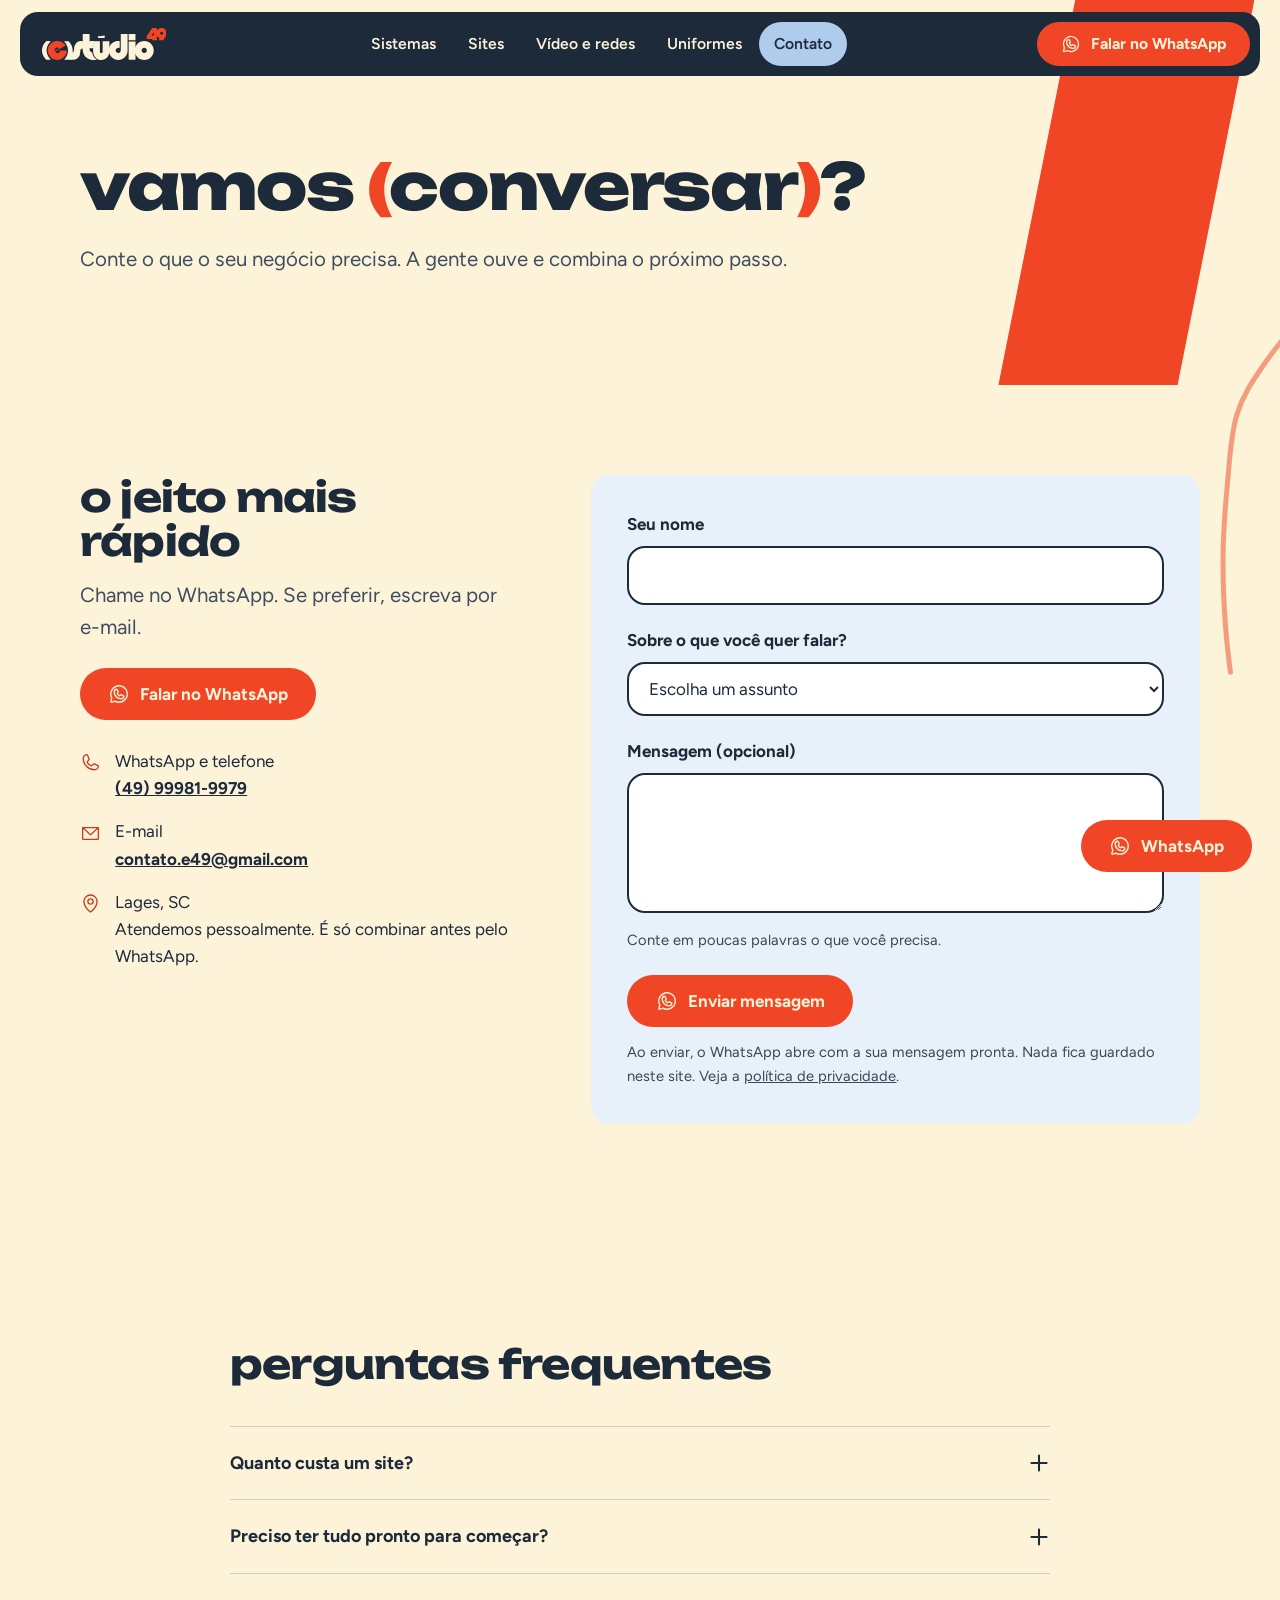
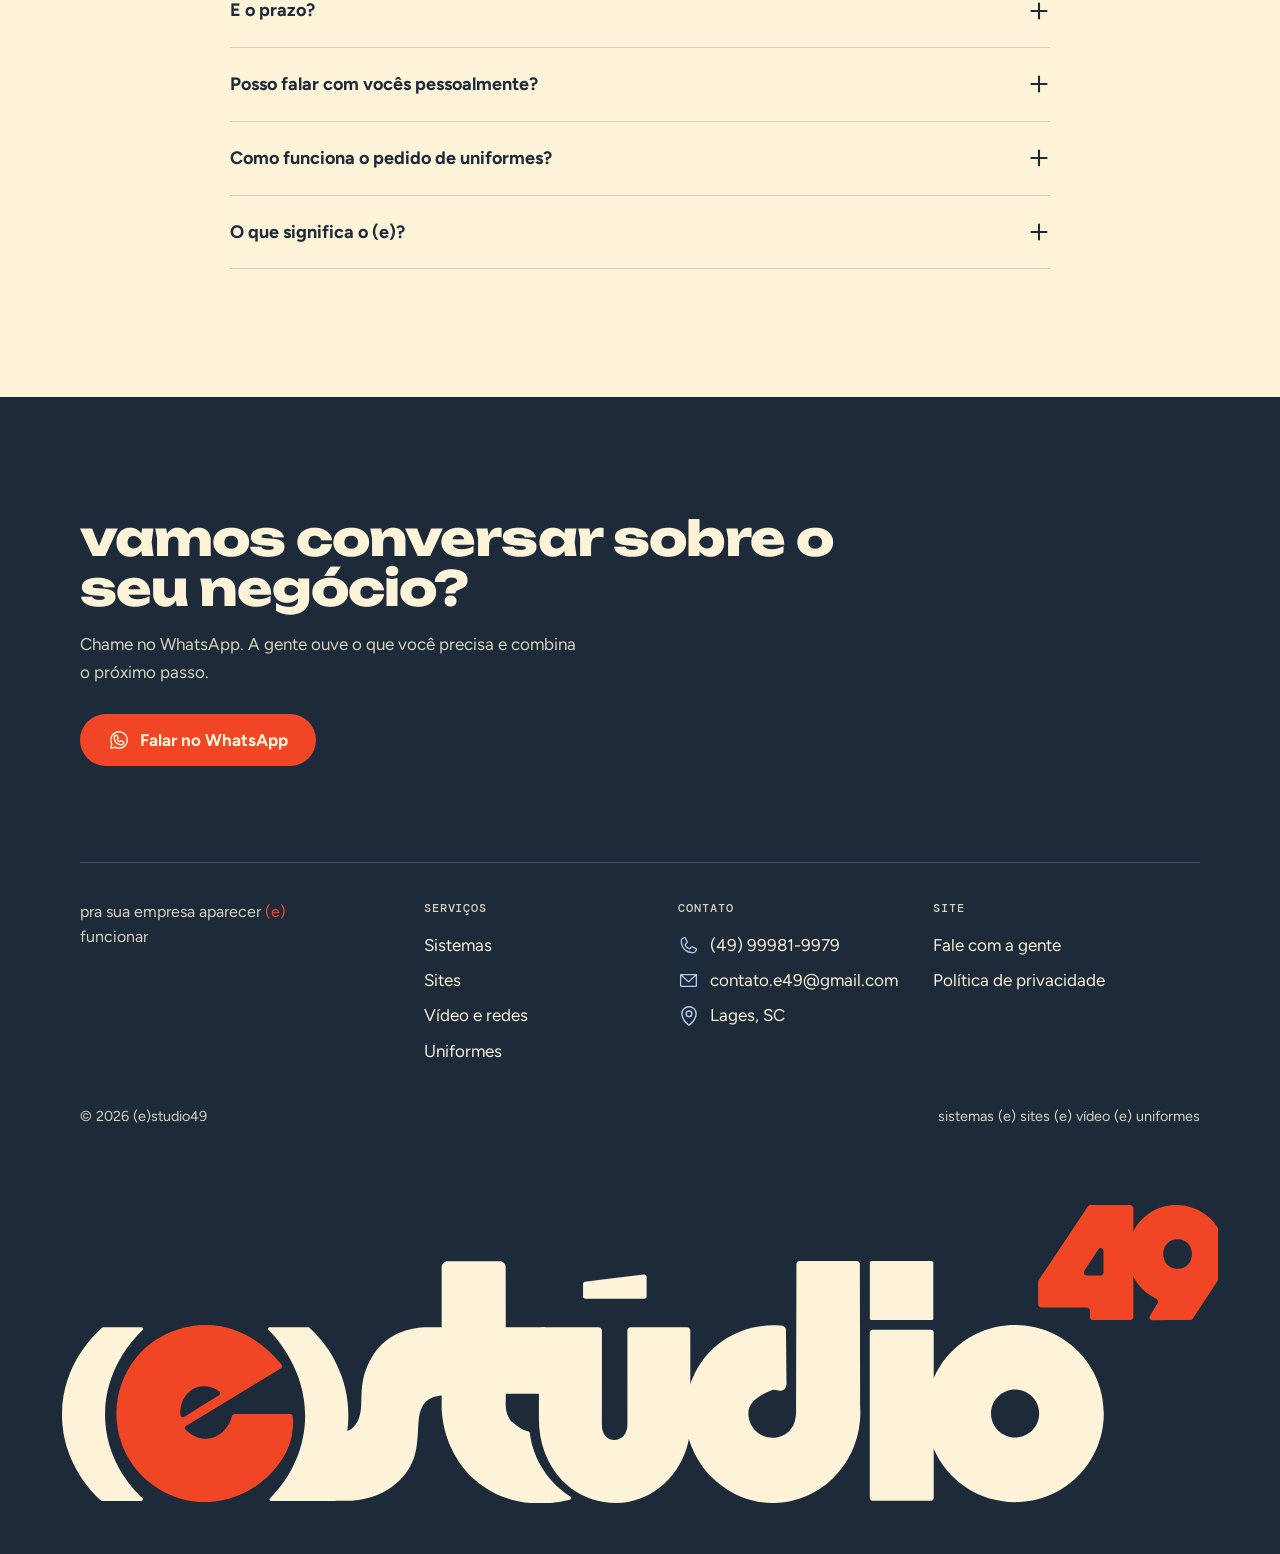
==== contato/index.html @ 9a8472fa "Atualiza o site de teste (2026-10-25 18:24) Co-Authored-By: Claude Sonnet 5.5 <noreply@anthropic.com" ====
<!doctype html>
<html lang="pt-BR">
<head>
<meta charset="utf-8">
<meta name="robots" content="noindex, nofollow">
<meta name="viewport" content="width=device-width, initial-scale=1">
<title>Fale com a (e)studio49 | WhatsApp, e-mail e Lages (SC)</title>
<meta name="description" content="Chame a (e)studio49 no WhatsApp (49) 99981-9979 ou por e-mail. Atendimento também em Lages (SC), combinando antes.">
<link rel="canonical" href="https://estudio49.com.br/contato/">
<meta name="theme-color" content="#1C2A3A">
<meta name="color-scheme" content="light">
<meta property="og:type" content="website">
<meta property="og:locale" content="pt_BR">
<meta property="og:site_name" content="(e)studio49">
<meta property="og:title" content="Fale com a (e)studio49 | WhatsApp, e-mail e Lages (SC)">
<meta property="og:description" content="Chame a (e)studio49 no WhatsApp (49) 99981-9979 ou por e-mail. Atendimento também em Lages (SC), combinando antes.">
<meta property="og:url" content="https://estudio49.com.br/contato/">
<meta property="og:image" content="https://estudio49.com.br/assets/og.png">
<meta property="og:image:width" content="1200">
<meta property="og:image:height" content="630">
<meta name="twitter:card" content="summary_large_image">
<link rel="icon" type="image/svg+xml" href="../assets/logo/e49-simbolo-etiqueta.svg">
<link rel="icon" type="image/png" href="../assets/e49-simbolo-etiqueta.png">
<link rel="apple-touch-icon" href="../assets/e49-simbolo-etiqueta.png">
<link rel="preload" href="../assets/fonts/unbounded-var.woff2" as="font" type="font/woff2" crossorigin>
<link rel="preload" href="../assets/fonts/figtree-var.woff2" as="font" type="font/woff2" crossorigin>
<link rel="stylesheet" href="../css/style.css">
<script>(function(){var d=document.documentElement;d.className+=' js';try{if(!matchMedia('(prefers-reduced-motion: reduce)').matches){if(sessionStorage.getItem('e49tr')){d.className+=' tr-cover'}else if(document.querySelector('meta[name=\"e49-home\"]')&&!sessionStorage.getItem('e49intro')){d.className+=' intro-cover'}}}catch(e){}})()</script>

</head>
<body>
<a class="skip" href="#main">Pular para o conteúdo</a>
<header class="header">
  <div class="hbar">
    <a class="logo" href="../" aria-label="(e)studio49, página inicial"><img src="../assets/logo/e49-horizontal-negativo.svg" alt="(e)studio49" width="124" height="32"></a>
    <nav class="nav" id="menu" aria-label="Principal">
      <ul class="nav-list">
        <li><a href="../sistemas/">Sistemas</a></li>
        <li><a href="../sites/">Sites</a></li>
        <li><a href="../video-e-fotos/">Vídeo e redes</a></li>
        <li><a href="../uniformes/">Uniformes</a></li>
        <li><a href="../contato/" aria-current="page">Contato</a></li>
      </ul>
      <a class="btn btn-main nav-cta" href="https://wa.me/5549999819979?text=Oi!%20Vim%20pelo%20site%20da%20(e)studio49%20e%20quero%20conversar%20sobre%20o%20meu%20neg%C3%B3cio." target="_blank" rel="noopener"><span class="ic ic-whatsapp" aria-hidden="true"></span>Falar no WhatsApp</a>
    </nav>
    <button class="menu-btn" type="button" aria-controls="menu" aria-expanded="false" aria-label="Abrir menu"><span class="ham" aria-hidden="true"><i></i><i></i></span></button>
  </div>
</header>
<div class="trail" aria-hidden="true"><svg xmlns="http://www.w3.org/2000/svg"><path class="t-line" d="M0 0"/></svg></div>
<main id="main">
<section class="page-hero">
  <div class="slash" aria-hidden="true"></div>
  <div class="wrap">
    <h1>vamos <span class="par">(</span>conversar<span class="par">)</span>?</h1>
    <p class="lead">Conte o que o seu negócio precisa. A gente ouve e combina o próximo passo.</p>
  </div>
</section>

<section class="sec-tight">
  <div class="wrap contact">
    <div class="rv">
      <h2 class="h-1">o jeito mais rápido</h2>
      <p class="lead" style="margin-top:16px">Chame no WhatsApp. Se preferir, escreva por e-mail.</p>
      <p style="margin-top:24px"><a class="btn btn-main" href="https://wa.me/5549999819979?text=Oi!%20Vim%20pelo%20site%20da%20(e)studio49%20e%20quero%20conversar%20sobre%20o%20meu%20neg%C3%B3cio." target="_blank" rel="noopener"><span class="ic ic-whatsapp" aria-hidden="true"></span>Falar no WhatsApp</a></p>
      <ul class="ct-list">
        <li><span class="ic ic-phone" aria-hidden="true"></span><span>WhatsApp e telefone<br><a href="https://wa.me/5549999819979?text=Oi!%20Vim%20pelo%20site%20da%20(e)studio49%20e%20quero%20conversar%20sobre%20o%20meu%20neg%C3%B3cio." target="_blank" rel="noopener">(49) 99981-9979</a></span></li>
        <li><span class="ic ic-mail" aria-hidden="true"></span><span>E-mail<br><a href="mailto:contato.e49@gmail.com">contato.e49@gmail.com</a></span></li>
        <li><span class="ic ic-pin" aria-hidden="true"></span><span>Lages, SC<br>Atendemos pessoalmente. É só combinar antes pelo WhatsApp.</span></li>
      </ul>
    </div>
    <form class="form rv" id="contact-form" novalidate>
      <div class="fld">
        <label for="nome">Seu nome</label>
        <input id="nome" name="nome" type="text" autocomplete="name" required>
        <p class="err" role="alert">Escreva o seu nome para a gente saber com quem está falando.</p>
      </div>
      <div class="fld">
        <label for="assunto">Sobre o que você quer falar?</label>
        <select id="assunto" name="assunto" required>
          <option value="">Escolha um assunto</option>
          <option>Sistemas</option>
          <option>Sites</option>
          <option>Vídeo, fotos e Instagram</option>
          <option>Uniformes</option>
          <option>Outro assunto</option>
        </select>
        <p class="err" role="alert">Escolha um assunto para a conversa começar certa.</p>
      </div>
      <div class="fld">
        <label for="mensagem">Mensagem (opcional)</label>
        <textarea id="mensagem" name="mensagem"></textarea>
        <p class="hint">Conte em poucas palavras o que você precisa.</p>
      </div>
      <div>
        <button class="btn btn-main" type="submit"><span class="ic ic-whatsapp" aria-hidden="true"></span>Enviar mensagem</button>
        <p class="hint" style="margin-top:14px">Ao enviar, o WhatsApp abre com a sua mensagem pronta. Nada fica guardado neste site. Veja a <a href="../privacidade/">política de privacidade</a>.</p>
      </div>
    </form>
  </div>
</section>

<section class="sec">
  <div class="wrap">
    <div class="faq rv">
      <h2 class="h-1">perguntas frequentes</h2>
      <details>
        <summary>Quanto custa um site?<span class="ic ic-plus" aria-hidden="true"></span></summary>
        <div class="ans"><p>A partir de R$ 800. Cada caso é um caso: a gente entende o que você precisa e passa o valor fechado. O pagamento é em duas etapas, 50% na aprovação do briefing e 50% na entrega.</p></div>
      </details>
      <details>
        <summary>Preciso ter tudo pronto para começar?<span class="ic ic-plus" aria-hidden="true"></span></summary>
        <div class="ans"><p>Não. Você chama no WhatsApp, conta o que a empresa faz e a gente organiza junto o que falta para o projeto andar.</p></div>
      </details>
      <details>
        <summary>E o prazo?<span class="ic ic-plus" aria-hidden="true"></span></summary>
        <div class="ans"><p>O prazo é combinado com você antes de começar, de acordo com o que será feito.</p></div>
      </details>
      <details>
        <summary>Posso falar com vocês pessoalmente?<span class="ic ic-plus" aria-hidden="true"></span></summary>
        <div class="ans"><p>Pode. Atendemos pelo WhatsApp e também em Lages (SC). É só combinar antes pelo WhatsApp.</p></div>
      </details>
      <details>
        <summary>Como funciona o pedido de uniformes?<span class="ic ic-plus" aria-hidden="true"></span></summary>
        <div class="ans"><p>O pedido começa em 7 peças. Na <a href="../uniformes/">página de uniformes</a> você monta o pedido, vê o valor na hora e finaliza pelo WhatsApp. O pagamento é com sinal de 50% ou em até 3x sem juros.</p></div>
      </details>
      <details>
        <summary>O que significa o (e)?<span class="ic ic-plus" aria-hidden="true"></span></summary>
        <div class="ans"><p>É o que liga tudo: sistemas (e) sites (e) vídeo (e) redes (e) uniformes (e) o que o seu negócio precisar.</p></div>
      </details>
    </div>
  </div>
</section>
</main>
<footer class="footer band">
  <div class="wrap">
    <div class="foot-cta">
      <h2>vamos conversar sobre o seu negócio?</h2>
      <p>Chame no WhatsApp. A gente ouve o que você precisa e combina o próximo passo.</p>
      <a class="btn btn-main" href="https://wa.me/5549999819979?text=Oi!%20Vim%20pelo%20site%20da%20(e)studio49%20e%20quero%20conversar%20sobre%20o%20meu%20neg%C3%B3cio." target="_blank" rel="noopener"><span class="ic ic-whatsapp" aria-hidden="true"></span>Falar no WhatsApp</a>
    </div>
    <div class="foot-grid">
      <div>
        <p class="sig">pra sua empresa aparecer <span class="par">(e)</span> funcionar</p>
      </div>
      <div>
        <h3>serviços</h3>
        <ul>
          <li><a href="../sistemas/">Sistemas</a></li>
          <li><a href="../sites/">Sites</a></li>
          <li><a href="../video-e-fotos/">Vídeo e redes</a></li>
          <li><a href="../uniformes/">Uniformes</a></li>
        </ul>
      </div>
      <div>
        <h3>contato</h3>
        <ul class="foot-ct">
          <li><span class="ic ic-phone" aria-hidden="true"></span><a href="https://wa.me/5549999819979?text=Oi!%20Vim%20pelo%20site%20da%20(e)studio49%20e%20quero%20conversar%20sobre%20o%20meu%20neg%C3%B3cio." target="_blank" rel="noopener">(49) 99981-9979</a></li>
          <li><span class="ic ic-mail" aria-hidden="true"></span><a href="mailto:contato.e49@gmail.com">contato.e49@gmail.com</a></li>
          <li><span class="ic ic-pin" aria-hidden="true"></span><span>Lages, SC</span></li>
        </ul>
      </div>
      <div>
        <h3>site</h3>
        <ul>
          <li><a href="../contato/">Fale com a gente</a></li>
          <li><a href="../privacidade/">Política de privacidade</a></li>
        </ul>
      </div>
    </div>
    <div class="foot-end">
      <span>&copy; 2026 (e)studio49</span>
      <span>sistemas (e) sites (e) vídeo (e) uniformes</span>
    </div>
  </div>
  <div class="foot-logo" aria-hidden="true"><div class="crop"><img src="../assets/logo/e49-horizontal-negativo.svg" alt="" width="1480" height="382"></div></div>
</footer>
<a class="btn btn-main fab" href="https://wa.me/5549999819979?text=Oi!%20Vim%20pelo%20site%20da%20(e)studio49%20e%20quero%20conversar%20sobre%20o%20meu%20neg%C3%B3cio." target="_blank" rel="noopener" aria-label="Falar no WhatsApp"><span class="ic ic-whatsapp" aria-hidden="true"></span>WhatsApp</a>
<script src="../js/edits.js"></script>
<script src="../js/fx.js" defer></script>
<script src="../js/main.js" defer></script>
</body>
</html>
---- css/style.css ----
/* (e)studio49 - site institucional. Fonte da verdade: context/brandbook-e49.md.
   Formas: botões e tags em pílula; cartões, campos e painéis com raio 18px. Uma regra só, em todo o site. */

@font-face { font-family: "Unbounded"; font-style: normal; font-weight: 600 800; font-display: swap; src: url("../assets/fonts/unbounded-var.woff2") format("woff2"); }
@font-face { font-family: "Figtree"; font-style: normal; font-weight: 400 700; font-display: swap; src: url("../assets/fonts/figtree-var.woff2") format("woff2"); }
@font-face { font-family: "DM Mono"; font-style: normal; font-weight: 400; font-display: swap; src: url("../assets/fonts/dmmono-400.woff2") format("woff2"); }
@font-face { font-family: "DM Mono"; font-style: normal; font-weight: 500; font-display: swap; src: url("../assets/fonts/dmmono-500.woff2") format("woff2"); }

:root {
  --e49-nata: #FCF3D9;
  --e49-brasa: #F14625;
  --e49-brasa-escura: #C93A1B;
  --e49-serra: #1C2A3A;
  --e49-serra-profunda: #151E2A;
  --e49-geada: #AFCCED;
  --e49-geada-clara: #E8F0FA;
  --e49-titulo: "Unbounded", "Arial Black", sans-serif;
  --e49-texto: "Figtree", "Segoe UI", sans-serif;
  --e49-apoio: "DM Mono", ui-monospace, monospace;
  --e49-raio: 18px;
  --e49-raio-pill: 999px;

  --bg: var(--e49-nata);
  --fg: var(--e49-serra);
  --muted: #3E4E60;
  --line: rgba(28, 42, 58, .18);
  --surface: var(--e49-geada-clara);
  --link: var(--e49-brasa-escura);
  --on-band-muted: #D9D3BE;

  --header-h: 76px;
  --maxw: 1200px;
  --gutter: clamp(20px, 4vw, 40px);
  --ease: cubic-bezier(.16, 1, .3, 1);
  --spring: cubic-bezier(.34, 1.56, .64, 1);
}

*, *::before, *::after { box-sizing: border-box; }
html { -webkit-text-size-adjust: 100%; scroll-behavior: smooth; scroll-padding-top: calc(var(--header-h) + 16px); color-scheme: light; }
html.menu-open { overflow: hidden; }
body { margin: 0; background: var(--bg); color: var(--fg); font-family: var(--e49-texto); font-size: 1.0625rem; line-height: 1.6; -webkit-font-smoothing: antialiased; text-rendering: optimizeLegibility; overflow-x: clip; }
img, svg { display: block; max-width: 100%; }
a { color: inherit; }
p { margin: 0 0 1em; }
h1, h2, h3 { margin: 0; font-family: var(--e49-titulo); text-transform: lowercase; letter-spacing: -.02em; }
ul { margin: 0; padding: 0; list-style: none; }
:focus-visible { outline: 3px solid var(--fg); outline-offset: 3px; border-radius: 6px; }
.band :focus-visible, .header :focus-visible { outline-color: var(--e49-nata); }
.skip { position: absolute; left: -999px; top: 8px; z-index: 80; background: var(--e49-nata); color: var(--e49-serra); padding: 10px 16px; border-radius: var(--e49-raio-pill); }
.skip:focus { left: 8px; }
.wrap { width: 100%; max-width: var(--maxw); margin-inline: auto; padding-inline: var(--gutter); }
.sr { position: absolute; width: 1px; height: 1px; overflow: hidden; clip: rect(0 0 0 0); white-space: nowrap; }

/* ícones (Phosphor) colorizados por currentColor */
.ic { display: inline-block; width: 1.25em; height: 1.25em; background: currentColor; -webkit-mask: var(--i) center / contain no-repeat; mask: var(--i) center / contain no-repeat; flex: none; }
.ic-whatsapp { --i: url("../assets/icons/whatsapp.svg"); }
.ic-arrow { --i: url("../assets/icons/arrow.svg"); }
.ic-check { --i: url("../assets/icons/check.svg"); }
.ic-plus { --i: url("../assets/icons/plus.svg"); }
.ic-minus { --i: url("../assets/icons/minus.svg"); }
.ic-mail { --i: url("../assets/icons/mail.svg"); }
.ic-pin { --i: url("../assets/icons/pin.svg"); }
.ic-phone { --i: url("../assets/icons/phone.svg"); }
.ic-play { --i: url("../assets/icons/play.svg"); }
.ic-instagram { --i: url("../assets/icons/instagram.svg"); }

/* botões: etiqueta em pílula, com o texto girando no hover */
.btn { display: inline-flex; align-items: center; justify-content: center; gap: .6em; white-space: nowrap; min-height: 52px; padding: 0 26px; border-radius: var(--e49-raio-pill); border: 2px solid transparent; font-family: var(--e49-texto); font-weight: 700; font-size: 1.0625rem; text-decoration: none; cursor: pointer; transition: transform .3s var(--ease), background-color .25s, color .25s, border-color .25s; }
.btn:active { transform: translateY(1px) scale(.97); }
.btn .ic { width: 1.3em; height: 1.3em; }
.btn .bt { position: relative; display: inline-block; overflow: hidden; height: 1.3em; line-height: 1.3; }
.btn .bt > span { display: block; transition: transform .5s var(--ease); }
.btn .bt > span + span { position: absolute; left: 0; top: 100%; }
.btn:hover .bt > span { transform: translateY(-100%); }
.btn-main { background: var(--e49-brasa); color: var(--e49-nata); }
.btn-main:hover { background: var(--e49-brasa-escura); }
.btn-ghost { border-color: currentColor; background: transparent; color: inherit; }
.btn-ghost:hover { background: var(--fg); color: var(--bg); border-color: var(--fg); }
.band .btn-ghost:hover { background: var(--e49-nata); color: var(--e49-serra); border-color: var(--e49-nata); }

.tag { display: inline-block; font-family: var(--e49-apoio); font-weight: 500; font-size: .75rem; letter-spacing: .08em; text-transform: uppercase; padding: 6px 12px; border-radius: var(--e49-raio-pill); border: 1px solid currentColor; }
.par { color: var(--e49-brasa); font-style: normal; }
.hl { color: var(--e49-brasa); }
.page-hero .hl { color: var(--e49-brasa-escura); }

/* menu flutuante em Serra */
.header { position: fixed; top: 12px; left: 12px; right: 12px; z-index: 60; transition: transform .55s var(--ease); }
.header.is-hidden { transform: translateY(calc(-100% - 90px)); }
html.menu-open .header { transform: none; }
.hbar { position: relative; max-width: 1240px; margin-inline: auto; height: 64px; display: grid; grid-template-columns: auto 1fr auto; align-items: center; gap: 16px; padding: 0 10px 0 22px; background: var(--e49-serra); color: var(--e49-nata); border-radius: var(--e49-raio); }
.logo { display: block; flex: none; position: relative; z-index: 3; }
.logo img { height: 32px; width: auto; }
.nav { display: contents; }
.nav-list { display: flex; justify-content: center; gap: 2px; }
.nav-list a { display: block; text-decoration: none; font-weight: 600; font-size: .98rem; padding: 9px 15px; border-radius: var(--e49-raio-pill); white-space: nowrap; transition: background-color .25s, color .25s; }
.nav-list a:hover { background: rgba(252, 243, 217, .12); }
.nav-list a[aria-current="page"] { background: var(--e49-geada); color: var(--e49-serra); }
.nav-cta { min-height: 44px; padding: 0 22px; font-size: .98rem; }
.menu-btn { display: none; position: relative; z-index: 3; width: 52px; height: 52px; border: 0; background: none; color: inherit; border-radius: var(--e49-raio-pill); cursor: pointer; align-items: center; justify-content: center; }
.ham { display: grid; gap: 8px; width: 32px; }
.ham i { display: block; height: 2px; background: currentColor; transition: transform .45s var(--ease); }
html.menu-open .ham i:first-child { transform: translateY(5px) rotate(45deg); }
html.menu-open .ham i:last-child { transform: translateY(-5px) rotate(-45deg); }

@media (max-width: 1099px) {
  .hbar { grid-template-columns: 1fr auto; }
  .menu-btn { display: inline-flex; }
  .nav { display: flex; position: fixed; inset: 0; z-index: 2; flex-direction: column; justify-content: center; gap: 28px; padding: 96px var(--gutter) 40px; background: var(--e49-serra); clip-path: inset(0 0 100% 0); visibility: hidden; transition: clip-path .7s var(--ease), visibility 0s .7s; }
  html.menu-open .nav { clip-path: inset(0); visibility: visible; transition-delay: 0s; }
  .nav-list { flex-direction: column; gap: 6px; justify-content: flex-start; }
  .nav-list a { font-family: var(--e49-titulo); text-transform: lowercase; font-weight: 700; font-size: clamp(1.8rem, 8vw, 2.6rem); letter-spacing: -.03em; padding: 6px 0; border-radius: 0; opacity: 0; transform: translateY(24px); transition: opacity .5s, transform .6s var(--ease), color .25s; }
  .nav-list a:hover { background: none; color: var(--e49-brasa); }
  .nav-list a[aria-current="page"] { background: none; color: var(--e49-geada); }
  html.menu-open .nav-list a { opacity: 1; transform: none; }
  html.menu-open .nav-list li:nth-child(1) a { transition-delay: .15s; }
  html.menu-open .nav-list li:nth-child(2) a { transition-delay: .2s; }
  html.menu-open .nav-list li:nth-child(3) a { transition-delay: .25s; }
  html.menu-open .nav-list li:nth-child(4) a { transition-delay: .3s; }
  html.menu-open .nav-list li:nth-child(5) a { transition-delay: .35s; }
  .nav-cta { align-self: flex-start; min-height: 52px; padding: 0 26px; font-size: 1.0625rem; }
}

/* botão fixo de WhatsApp */
.fab { position: fixed; right: clamp(14px, 3vw, 28px); bottom: clamp(14px, 3vw, 28px); z-index: 40; transition: opacity .3s, translate .4s var(--ease), transform .3s var(--ease), background-color .25s; }
.fab.is-off { opacity: 0; translate: 0 24px; pointer-events: none; }

/* seções */
.band { background: var(--e49-serra); color: var(--e49-nata); }
.sec { padding-block: clamp(72px, 10vw, 140px); }
.sec-tight { padding-block: clamp(56px, 7vw, 96px); }
.lead { font-size: clamp(1.125rem, 1.6vw, 1.3125rem); max-width: 56ch; color: var(--muted); }
.h-1 { font-size: clamp(1.75rem, 3.4vw, 2.5rem); line-height: 1.1; font-weight: 700; }
.h-2 { font-size: clamp(1.25rem, 2vw, 1.5rem); line-height: 1.2; font-weight: 600; }
.sec-head { max-width: 760px; margin-bottom: clamp(32px, 5vw, 56px); }
.sec-head p { margin: 16px 0 0; }

/* hero */
.hero { position: relative; overflow: hidden; padding: calc(var(--header-h) + clamp(28px, 5vw, 64px)) 0 clamp(40px, 5vw, 72px); }
.hero .wrap { position: relative; display: grid; grid-template-columns: repeat(12, 1fr); column-gap: 24px; row-gap: 28px; align-items: center; }
.hero h1 { grid-column: 1 / span 6; grid-row: 1; align-self: end; font-size: clamp(2.1rem, 3.5vw, 3.05rem); line-height: 1.04; font-weight: 800; }
.hero h1 .l { display: block; }
.hero-body { grid-column: 1 / span 6; grid-row: 2; align-self: start; }
.hero-body p { font-size: clamp(1.125rem, 1.5vw, 1.25rem); color: var(--muted); max-width: 40ch; margin-bottom: 28px; }
.cta-row { display: flex; flex-wrap: wrap; gap: 12px; }
.hero .stage { grid-column: 7 / span 6; grid-row: 1 / span 2; margin-right: 0; padding-bottom: 6%; }
/* hero: o estúdio no centro e as soluções em volta */
.orbit { position: relative; width: min(100%, 540px); aspect-ratio: 1; margin-inline: auto; --px: 0; --py: 0; }
.orbit::before, .orbit::after { content: ""; position: absolute; border-radius: 50%; border: 2px solid var(--fg); }
.orbit::before { inset: 6%; opacity: .12; }
.orbit::after { inset: 22%; opacity: .22; border-style: dashed; animation: spin 80s linear infinite; }
@keyframes spin { to { transform: rotate(360deg); } }
.o-core { position: absolute; left: 50%; top: 50%; width: 34%; rotate: -6deg; translate: calc(-50% + var(--px) * -10px) calc(-50% + var(--py) * -8px); transition: translate .6s var(--ease); z-index: 1; }
.o-core img { width: 100%; height: auto; border-radius: 22%; }
.o-pill { position: absolute; z-index: 2; display: inline-flex; align-items: center; padding: .62em 1.3em; border-radius: var(--e49-raio-pill); font-family: var(--e49-titulo); font-weight: 700; font-size: clamp(.95rem, 1.45vw, 1.2rem); letter-spacing: -.02em; text-transform: lowercase; text-decoration: none; white-space: nowrap; rotate: var(--rot, 0deg); translate: calc(var(--px) * var(--mx, 12) * 1px) calc(var(--py) * var(--my, 10) * 1px); transition: translate .6s var(--ease), scale .35s var(--ease), background-color .25s, color .25s; animation: float var(--dur, 7s) ease-in-out infinite alternate; }
.o-pill:hover { scale: 1.07; }
@keyframes float { from { transform: translateY(-6px); } to { transform: translateY(9px); } }
.o-1 { left: 1%; top: 20%; background: var(--e49-serra); color: var(--e49-nata); --rot: -7deg; --dur: 7s; --mx: -14; font-size: clamp(1.1rem, 1.9vw, 1.5rem); }
.o-2 { right: 0; top: 12%; background: var(--e49-brasa-escura); color: var(--e49-nata); --rot: 6deg; --dur: 8s; --my: 16; }
.o-3 { left: -2%; top: 62%; background: var(--e49-geada); color: var(--e49-serra); --rot: 5deg; --dur: 6.5s; --mx: -18; }
.o-4 { right: 3%; top: 57%; background: var(--e49-nata); color: var(--e49-serra); border: 2px solid var(--e49-serra); --rot: -5deg; --dur: 7.5s; --my: -14; }
.o-5 { left: 31%; top: 85%; background: var(--e49-geada-clara); color: var(--e49-serra); border: 2px solid var(--e49-serra); --rot: 3deg; --dur: 9s; }
.hero .orbit { grid-column: 7 / span 6; grid-row: 1 / span 2; }
@media (max-width: 899px) { .hero .orbit { grid-column: 1; grid-row: auto; margin: 28px auto 8px; } }
@media (prefers-reduced-motion: reduce) { .orbit::after, .o-pill { animation: none; } }
.slash { position: absolute; z-index: 0; background: var(--e49-brasa); clip-path: polygon(30% 0, 100% 0, 70% 100%, 0 100%); pointer-events: none; }
.hero .slash { right: 3%; top: 0; width: 20%; height: 100%; }
.hero .wrap > * { position: relative; z-index: 1; }
@media (max-width: 899px) {
  .hero .wrap { grid-template-columns: 1fr; }
  .hero h1, .hero-body, .hero .stage { grid-column: 1; grid-row: auto; }
  .hero .stage { margin: 28px 0 9%; }
  .hero .slash { width: 34%; right: -4%; top: auto; bottom: 0; height: 52%; }
}

/* aparelhos: molduras em CSS, telas em JPEG */
.stage { position: relative; width: 100%; max-width: 760px; margin-inline: auto; --px: 0; --py: 0; }
.mac { position: relative; transition: transform .6s var(--ease); transform: translate3d(calc(var(--px) * -9px), calc(var(--py) * -7px), 0); }
.mac-lid { position: relative; background: #0b0c0f; border-radius: 2.4% 2.4% .5% .5% / 3.8% 3.8% .9% .9%; padding: 1.8% 1.8% 2.2%; }
.mac-lid::before { content: ""; position: absolute; top: .85%; left: 50%; width: 1%; aspect-ratio: 1; transform: translateX(-50%); border-radius: 50%; background: #1b1d23; }
.mac-screen { position: relative; aspect-ratio: 16 / 10; overflow: hidden; border-radius: .6% / 1%; background: #fff; }
.mac-base { position: relative; width: 112%; margin-left: -6%; aspect-ratio: 112 / 3.2; background: linear-gradient(180deg, #f1f2f5 0%, #cfd2d8 40%, #9da1aa 100%); border-radius: 0 0 4% 4% / 0 0 100% 100%; }
.mac-base::before { content: ""; position: absolute; left: 50%; top: 0; width: 16%; height: 42%; transform: translateX(-50%); background: linear-gradient(180deg, #aeb2ba, #c8cbd2); border-radius: 0 0 999px 999px / 0 0 100% 100%; }
.phone-wrap { position: absolute; right: 0; bottom: -3%; width: 24%; transition: transform .6s var(--ease); transform: translate3d(calc(var(--px) * 15px), calc(var(--py) * 11px), 0); }
.phone { position: relative; aspect-ratio: 9 / 19; background: #0b0c0f; border-radius: 15% / 7%; padding: 3.4%; }
.phone-screen { position: relative; width: 100%; height: 100%; overflow: hidden; border-radius: 12% / 5.5%; background: #fff; }
.phone-screen::before { content: ""; position: absolute; z-index: 2; top: 2.2%; left: 50%; width: 30%; height: 3%; transform: translateX(-50%); border-radius: 99px; background: #0b0c0f; }
.screen { position: absolute; inset: 0; opacity: 0; transition: opacity .7s ease; }
.screen.on { opacity: 1; }
.shot { display: block; width: 100%; height: auto; will-change: transform; }
.phone .shot { --shift: .61; }
.screen.on .shot { animation: browse 26s ease-in-out infinite alternate; }
.phone .screen.on .shot { animation-duration: 30s; animation-delay: -6s; }
.is-paused .shot { animation-play-state: paused !important; }
@keyframes browse { 0%, 10% { transform: translateY(0); } 90%, 100% { transform: translateY(calc(var(--shift) * -100%)); } }
.shot-static { display: block; width: 100%; height: auto; transform: translateY(calc(var(--off, 0) * -1%)); }
.chip { position: absolute; z-index: 3; padding: 9px 16px; border-radius: var(--e49-raio-pill); background: var(--e49-geada); color: var(--e49-serra); font-weight: 700; font-size: .92rem; white-space: nowrap; transition: transform .6s var(--ease); }
.chip.c1 { left: 3%; top: -5%; transform: translate3d(calc(var(--px) * 20px), calc(var(--py) * 14px), 0); }
.chip.c2 { left: 6%; bottom: 8%; transform: translate3d(calc(var(--px) * 26px), calc(var(--py) * 18px), 0); }
.chip.c3 { right: 24%; top: -5%; background: var(--e49-serra); color: var(--e49-nata); transform: translate3d(calc(var(--px) * 14px), calc(var(--py) * 20px), 0); }
@media (max-width: 899px) {
  .chip { font-size: .8rem; padding: 7px 12px; }
  .chip.c3 { display: none; }
  .phone-wrap { right: 0; bottom: -2%; width: 26%; }
}

/* texto grande com adesivos */
.statement { padding-block: clamp(72px, 10vw, 150px) clamp(48px, 6vw, 90px); }
.display { font-size: clamp(2.4rem, 7.2vw, 6.4rem); line-height: .98; letter-spacing: -.05em; font-weight: 800; text-transform: lowercase; }
.display .row { display: flex; flex-wrap: wrap; align-items: center; column-gap: .22em; }
.display .wd { display: inline-block; overflow: hidden; padding-bottom: .14em; margin-bottom: -.14em; }
.display .wd > span { display: inline-block; }
.display .hl { color: var(--e49-brasa); }
.stk { display: inline-flex; align-items: center; justify-content: center; rotate: var(--r, 0deg); }
.stk-tile img { width: .92em; height: auto; border-radius: .18em; }
.stk-pill { background: var(--e49-brasa); color: var(--e49-nata); border-radius: var(--e49-raio-pill); padding: .02em .36em .1em; font-size: .78em; line-height: 1.1; letter-spacing: -.04em; }
.statement .sub { max-width: 54ch; margin-top: clamp(28px, 4vw, 48px); }
.diffs { display: grid; grid-template-columns: repeat(3, 1fr); gap: clamp(24px, 4vw, 64px); margin-top: clamp(48px, 7vw, 96px); }
.diffs li { border-top: 2px solid var(--fg); padding-top: 20px; }
.diffs h3 { margin-bottom: 10px; }
.diffs p { margin: 0; color: var(--muted); max-width: 38ch; }
@media (max-width: 719px) { .diffs { grid-template-columns: 1fr; gap: 28px; } }

/* serviços: cartões que correm na horizontal ao rolar */
.hs { position: relative; }
.hs-sticky { padding: clamp(40px, 6vw, 96px) 0; }
.hs-head { margin-bottom: clamp(24px, 3vw, 40px); }
.hs-track { display: flex; gap: clamp(16px, 2vw, 28px); width: auto; overflow-x: auto; scroll-snap-type: x mandatory; padding: 28px max(var(--gutter), calc((100% - var(--maxw)) / 2 + var(--gutter))); scrollbar-width: none; }
.hs-track::-webkit-scrollbar { display: none; }
.hs-card { flex: none; scroll-snap-align: center; position: relative; display: flex; flex-direction: column; gap: 22px; width: clamp(290px, 31vw, 440px); min-height: clamp(420px, 60dvh, 540px); padding: clamp(24px, 2.4vw, 36px); border-radius: var(--e49-raio); text-decoration: none; overflow: hidden; rotate: var(--rot, 0deg); translate: 0 var(--dy, 0); transition: rotate .6s var(--ease), translate .6s var(--ease); }
.hs-card:hover { rotate: 0deg; translate: 0 -8px; }
.hs-card h3 { font-size: clamp(1.4rem, 2.2vw, 1.9rem); line-height: 1.1; font-weight: 700; max-width: 14ch; }
.hs-card p { margin: 10px 0 0; max-width: 32ch; }
.hs-card .foot { display: flex; justify-content: space-between; align-items: center; gap: 12px; margin-top: auto; flex-wrap: wrap; }
.hs-card .go { display: inline-flex; align-items: center; gap: 8px; font-weight: 700; }
.hs-card .go .ic { transition: transform .35s var(--ease); }
.hs-card:hover .go .ic { transform: translate(3px, -3px); }
.hs-card .price { font-family: var(--e49-apoio); font-weight: 500; font-size: .9rem; }
.hs-1 { width: clamp(320px, 42vw, 600px); background: var(--e49-serra); color: var(--e49-nata); --rot: -1.4deg; }
.hs-1 p { color: var(--on-band-muted); }
.hs-1 h3 { font-size: clamp(1.7rem, 3vw, 2.5rem); }
.hs-2 { background: var(--e49-brasa); color: var(--e49-nata); --rot: 1.2deg; --dy: 22px; }
.hs-2 p, .hs-2 .go, .hs-2 .price { font-size: 1.1875rem; font-weight: 700; }
.hs-3 { background: var(--e49-geada); color: var(--e49-serra); --rot: -1deg; }
.hs-3 p { color: #2C3C4E; }
.hs-4 { border: 2px solid var(--fg); color: var(--fg); --rot: 1.5deg; --dy: 18px; }
.hs-4 p { color: var(--muted); }
.art { flex: 1; display: flex; align-items: center; min-height: 0; }
.art-pills { display: flex; flex-wrap: wrap; gap: 10px; }
.art-pills li { display: inline-flex; align-items: center; gap: 8px; padding: 9px 16px; border-radius: var(--e49-raio-pill); border: 1.5px solid rgba(252, 243, 217, .4); font-weight: 600; }
.art-pills .ic { color: var(--e49-brasa); width: 1.1em; height: 1.1em; }
.art-browser { width: 100%; border-radius: 12px; overflow: hidden; background: var(--e49-nata); }
.art-browser::before { content: ""; display: block; height: 14px; background: var(--e49-nata); border-bottom: 1px solid rgba(28, 42, 58, .15); }
.art-browser img { width: 100%; height: auto; aspect-ratio: 16 / 9; object-fit: cover; object-position: top; }
.art-media { display: grid; gap: 18px; width: 100%; }
.art-play { width: 96px; height: 96px; border-radius: 50%; background: var(--e49-serra); color: var(--e49-nata); display: grid; place-items: center; }
.art-play .ic { width: 38px; height: 38px; margin-left: 4px; }
.art-media .art-pills li { border-color: rgba(28, 42, 58, .45); }
.art-media .art-pills .ic { color: var(--e49-serra); }

.art-tee { justify-content: center; }
@media (max-width: 719px) { .hs-card, .hs-1 { width: 80vw; min-height: 440px; } }

/* a rolagem vertical vira horizontal (só onde o navegador suporta e a pessoa aceita movimento) */
@supports (animation-timeline: view()) {
  @media (prefers-reduced-motion: no-preference) {
    .hs { height: 230vh; view-timeline: --hs block; }
    .hs-sticky { position: sticky; top: 0; height: 100dvh; overflow: hidden; container-type: inline-size; display: flex; flex-direction: column; justify-content: center; padding-top: calc(var(--header-h) + 8px); padding-bottom: 12px; }
    .hs-head { margin-bottom: 0; }
    .hs-track { width: max-content; overflow: visible; scroll-snap-type: none; padding-inline: max(var(--gutter), calc((100cqw - var(--maxw)) / 2 + var(--gutter))); animation: pan linear both; animation-timeline: --hs; animation-range: cover 30.3% cover 69.7%; }
    .hs-card { min-height: clamp(380px, 56dvh, 520px); }
    @keyframes pan { from { transform: translateX(0); } to { transform: translateX(calc(100cqw - 100%)); } }
  }
}

/* vitrine rolável: três exemplos de sites */
.sc { position: relative; }
.sc-sticky { position: sticky; top: var(--header-h); min-height: calc(100dvh - var(--header-h)); display: grid; grid-template-columns: 5fr 7fr; gap: clamp(32px, 5vw, 80px); align-items: center; padding-block: clamp(32px, 5vh, 64px); }
.sc-tracks { margin-top: -20dvh; padding-bottom: 32dvh; }
.sc-track { height: 60dvh; }
.sc-copy h2 { margin-bottom: 18px; }
.sc-note { font-size: .95rem; color: var(--muted); max-width: 46ch; margin-top: 18px; }
.sc-tabs { margin: 28px 0 0; display: grid; gap: 4px; }
.sc-tab { width: 100%; display: block; text-align: left; background: none; border: 0; border-left: 4px solid var(--line); padding: 14px 0 14px 20px; color: var(--fg); font: inherit; cursor: pointer; opacity: .55; transition: opacity .3s, border-color .3s, padding-left .3s var(--ease); }
.sc-tab b { display: block; font-family: var(--e49-titulo); text-transform: lowercase; font-weight: 600; font-size: 1.1rem; letter-spacing: -.01em; }
.sc-tab span { display: block; font-size: .95rem; color: var(--muted); margin-top: 2px; }
.sc-tab:hover { opacity: .85; }
.sc-tab[aria-selected="true"] { opacity: 1; border-left-color: var(--e49-brasa); padding-left: 26px; }
.sc .stage { max-width: 800px; margin-right: 0; }
@media (max-width: 899px) {
  .sc-sticky { position: static; min-height: 0; grid-template-columns: 1fr; }
  .sc-tracks { display: none; }
  .sc .stage { margin-bottom: 40px; }
}

/* como funciona, em Brasa, com celulares que sobem */
.how { background: var(--e49-brasa); color: var(--e49-serra); position: relative; overflow: hidden; }
.how .sec-head h2 { color: var(--e49-serra); }
.how .sec-head .lead { color: var(--e49-serra); font-weight: 700; }
.flow { position: relative; margin-top: clamp(24px, 4vw, 56px); }
.flow-line { position: absolute; left: 50%; top: 0; width: 120px; height: 100%; transform: translateX(-50%); color: var(--e49-serra); overflow: visible; z-index: 0; }
.flow-line path { fill: none; stroke: currentColor; stroke-width: 8; stroke-linecap: round; vector-effect: non-scaling-stroke; }
.flow ol { position: relative; z-index: 1; display: grid; gap: clamp(48px, 7vw, 104px); }
.step { display: grid; grid-template-columns: 1fr 1fr; gap: clamp(32px, 8vw, 140px); align-items: center; }
.step:nth-child(even) .step-card { order: 2; }
.step-card { background: var(--e49-serra); color: var(--e49-nata); border-radius: var(--e49-raio); padding: clamp(28px, 3.2vw, 48px); rotate: var(--rot, 0deg); }
.step-card h3 { margin-bottom: 12px; font-size: clamp(1.3rem, 2.4vw, 1.9rem); line-height: 1.1; font-weight: 700; }
.step-card p { margin: 0; color: var(--on-band-muted); max-width: 36ch; }
.step-sticker { justify-self: center; display: grid; place-items: center; width: clamp(120px, 15vw, 190px); aspect-ratio: 1; border-radius: 50%; background: var(--sbg, var(--e49-geada)); color: var(--sfg, var(--e49-serra)); rotate: var(--rot, 0deg); }
.step-sticker .ic { width: 44%; height: 44%; }
.step-sticker img { width: 52%; height: auto; border-radius: 18%; }
@supports (animation-timeline: view()) {
  @media (prefers-reduced-motion: no-preference) {
    .flow-line path { stroke-dasharray: 1; stroke-dashoffset: 1; animation: draw linear both; animation-timeline: view(); animation-range: entry 20% cover 70%; }
    @keyframes draw { to { stroke-dashoffset: 0; } }
  }
}
@media (max-width: 899px) {
  .flow-line { left: 14px; transform: none; width: 40px; }
  .step { grid-template-columns: 1fr; gap: 24px; margin-left: 44px; }
  .step:nth-child(even) .step-card { order: 0; }
  .step-sticker { justify-self: start; width: 110px; }
}

/* preço dos sites */
.price-band { background: var(--surface); }
.price-grid { display: grid; grid-template-columns: 5fr 7fr; gap: clamp(32px, 6vw, 96px); align-items: center; }
.price-big { font-family: var(--e49-apoio); font-weight: 500; line-height: 1; color: var(--fg); }
.price-big small { display: block; font-size: 1rem; letter-spacing: .08em; text-transform: uppercase; margin-bottom: 12px; color: var(--muted); }
.price-big strong { display: block; font-weight: 500; font-size: clamp(3.5rem, 9vw, 7rem); letter-spacing: -.04em; }
.price-big strong .cur { font-size: .4em; letter-spacing: 0; vertical-align: .9em; margin-right: .1em; }
.benefits { margin: 24px 0 28px; display: grid; gap: 18px; }
.benefits li { display: grid; grid-template-columns: 28px 1fr; gap: 12px; }
.benefits .ic { margin-top: 4px; color: var(--link); }
.benefits b { display: block; }
.fine { font-size: .98rem; color: var(--muted); max-width: 60ch; }
@media (max-width: 899px) { .price-grid { grid-template-columns: 1fr; } }

/* perguntas frequentes */
.faq { max-width: 820px; margin-inline: auto; }
.faq h2 { margin-bottom: clamp(24px, 4vw, 40px); }
.faq details { border-top: 1px solid var(--line); }
.faq details:last-child { border-bottom: 1px solid var(--line); }
.faq summary { list-style: none; display: flex; align-items: center; justify-content: space-between; gap: 20px; padding: 22px 0; cursor: pointer; font-weight: 700; font-size: 1.125rem; }
.faq summary::-webkit-details-marker { display: none; }
.faq summary .ic { width: 22px; height: 22px; transition: transform .35s var(--ease); }
.faq details[open] summary .ic { transform: rotate(45deg); }
.faq .ans { padding: 0 0 24px; color: var(--muted); max-width: 64ch; }
.faq .ans p:last-child { margin-bottom: 0; }

/* rodapé com o logo gigante cortado ao meio */
.footer { padding-top: clamp(64px, 9vw, 120px); position: relative; overflow: hidden; }
.foot-cta h2 { font-size: clamp(1.75rem, 4vw, 3rem); line-height: 1.05; font-weight: 800; max-width: 18ch; }
.foot-cta p { color: var(--on-band-muted); max-width: 46ch; margin: 18px 0 28px; }
.foot-grid { display: grid; grid-template-columns: 1.4fr 1fr 1fr 1.2fr; gap: 32px; margin-top: clamp(56px, 8vw, 96px); padding-top: 36px; border-top: 1px solid rgba(252, 243, 217, .2); }
.foot-grid h3 { font-family: var(--e49-apoio); font-weight: 500; font-size: .75rem; letter-spacing: .08em; text-transform: uppercase; color: var(--on-band-muted); margin-bottom: 14px; }
.foot-grid ul { display: grid; gap: 8px; }
.foot-grid a { text-decoration: none; }
.foot-grid a:hover { text-decoration: underline; text-underline-offset: 4px; text-decoration-color: var(--e49-brasa); }
.foot-grid .sig { color: var(--on-band-muted); font-size: 1rem; max-width: 26ch; margin: 0; }
.foot-ct li { display: flex; align-items: center; gap: 10px; }
.foot-ct .ic { color: var(--e49-geada); }
.foot-end { display: flex; flex-wrap: wrap; justify-content: space-between; gap: 12px; margin-top: 40px; color: var(--on-band-muted); font-size: .9rem; }
.foot-logo { padding: 0 var(--gutter) clamp(28px, 4vw, 56px); margin-top: clamp(40px, 6vw, 88px); }
.foot-logo .crop { box-sizing: border-box; width: min(100%, 1180px); margin-inline: auto; padding: 0 1%; }
.foot-logo img { display: block; width: 100%; height: auto; }
@media (prefers-reduced-motion: no-preference) {
  .js .foot-logo img { clip-path: inset(100% 0 0 0); transition: clip-path 1.1s var(--ease); }
  .js .footer.in .foot-logo img { clip-path: inset(0); }
}
@media (max-width: 899px) { .foot-grid { grid-template-columns: 1fr 1fr; } .foot-grid > :first-child { grid-column: 1 / -1; } }
@media (max-width: 519px) { .foot-grid { grid-template-columns: 1fr; } }

/* páginas internas */
.page-hero { position: relative; overflow: hidden; padding: calc(var(--header-h) + clamp(40px, 6vw, 88px)) 0 clamp(48px, 6vw, 88px); }
.page-hero .wrap { position: relative; z-index: 1; }
.page-hero h1 { font-size: clamp(2rem, 5vw, 4rem); line-height: 1.04; font-weight: 800; max-width: 16ch; }
.page-hero .lead { margin: 24px 0 32px; }
.page-hero .slash { right: 2%; top: 0; width: 20%; height: 100%; z-index: 0; }
@media (max-width: 899px) { .page-hero .slash { width: 34%; right: -6%; opacity: .55; } }
.ph-grid { display: grid; grid-template-columns: 6fr 6fr; gap: clamp(24px, 4vw, 64px); align-items: center; }
.ph-grid .stage { max-width: 600px; margin-right: 0; padding-bottom: 10%; }
@media (max-width: 899px) { .ph-grid { grid-template-columns: 1fr; } .ph-grid .stage { margin-top: 24px; } }
.split { display: grid; grid-template-columns: 5fr 7fr; gap: clamp(32px, 6vw, 96px); align-items: start; }
@media (max-width: 899px) { .split { grid-template-columns: 1fr; } }
.groups { display: grid; grid-template-columns: repeat(2, 1fr); gap: 16px; }
.group { padding: 24px; border-radius: var(--e49-raio); background: var(--surface); }
.group h3 { margin-bottom: 8px; }
.group p { margin: 0; color: var(--muted); }
.group:nth-child(3n) { background: transparent; border: 2px solid var(--fg); }
@media (max-width: 719px) { .groups { grid-template-columns: 1fr; } }
.plain-list { display: grid; gap: 14px; }
.plain-list li { display: grid; grid-template-columns: 28px 1fr; gap: 12px; }
.plain-list .ic { margin-top: 4px; color: var(--link); }
.facts { display: grid; grid-template-columns: repeat(3, 1fr); gap: 16px; }
.facts li { padding: 28px 24px; border-radius: var(--e49-raio); background: var(--surface); display: grid; gap: 12px; align-content: start; }
.facts strong { font-family: var(--e49-titulo); font-weight: 700; font-size: clamp(2.6rem, 6vw, 4rem); line-height: 1; letter-spacing: -.04em; color: var(--e49-brasa-escura, #C93A1B); }
.facts span { color: var(--muted); }
.src { margin: 16px 0 0; font-size: .875rem; }
.benefits.why { margin-top: 40px; max-width: 760px; }
@media (max-width: 719px) { .facts { grid-template-columns: 1fr; } }
.note { margin-top: 28px; padding: 20px 24px; border-radius: var(--e49-raio); border: 2px solid var(--fg); }
.note p { margin: 0; }
.prose { max-width: 70ch; }
.prose h2 { font-size: 1.375rem; margin: 40px 0 12px; text-transform: none; letter-spacing: -.01em; }
.prose ul { padding-left: 1.2em; list-style: disc; }

/* calculadora de uniformes */
.calc { display: grid; grid-template-columns: 7fr 5fr; gap: clamp(24px, 4vw, 56px); align-items: start; }
.field { margin-bottom: 36px; border: 0; padding: 0; min-width: 0; }
.field legend, .field > label.lab { display: block; padding: 0; font-family: var(--e49-titulo); text-transform: lowercase; font-weight: 600; font-size: 1.25rem; margin-bottom: 14px; letter-spacing: -.01em; }
.opts { display: flex; flex-wrap: wrap; gap: 10px; }
.opt input { position: absolute; opacity: 0; pointer-events: none; }
.opt span { display: inline-flex; flex-direction: column; justify-content: center; min-height: 52px; padding: 8px 22px; border-radius: var(--e49-raio-pill); border: 2px solid var(--fg); font-weight: 700; cursor: pointer; transition: background-color .2s, color .2s, transform .25s var(--ease); }
.opt span small { font-weight: 500; font-size: .85rem; color: inherit; opacity: .85; }
.opt:hover span { transform: translateY(-2px); }
.opt input:checked + span { background: var(--fg); color: var(--bg); }
.opt input:focus-visible + span { outline: 3px solid var(--e49-brasa); outline-offset: 3px; }
.opts.stack .opt span { border-radius: var(--e49-raio); align-items: flex-start; min-width: 220px; }
.help { margin: 12px 0 0; font-size: .98rem; color: var(--muted); max-width: 56ch; }
.stepper { display: inline-flex; align-items: center; border: 2px solid var(--fg); border-radius: var(--e49-raio-pill); overflow: hidden; }
.stepper button { width: 56px; height: 56px; background: none; border: 0; color: inherit; cursor: pointer; display: grid; place-items: center; }
.stepper button:hover { background: var(--fg); color: var(--bg); }
.stepper input { width: 96px; height: 56px; text-align: center; border: 0; background: transparent; color: inherit; font-family: var(--e49-apoio); font-weight: 500; font-size: 1.5rem; -moz-appearance: textfield; }
.stepper input::-webkit-outer-spin-button, .stepper input::-webkit-inner-spin-button { -webkit-appearance: none; margin: 0; }
.result { padding: clamp(24px, 3vw, 36px); border-radius: var(--e49-raio); background: var(--e49-serra); color: var(--e49-nata); }
.result h2 { font-size: 1.125rem; font-weight: 600; margin-bottom: 20px; }
.result dl { margin: 0; display: grid; gap: 10px; }
.result .row { display: flex; justify-content: space-between; gap: 16px; border-bottom: 1px solid rgba(252, 243, 217, .2); padding-bottom: 10px; }
.result dt { color: var(--on-band-muted); }
.result dd { margin: 0; font-family: var(--e49-apoio); font-weight: 500; text-align: right; }
.result .total { margin: 24px 0 6px; font-family: var(--e49-apoio); font-weight: 500; font-size: clamp(2.25rem, 4.6vw, 3.25rem); line-height: 1; letter-spacing: -.03em; color: var(--e49-brasa); }
.result .small { font-size: .95rem; color: var(--on-band-muted); margin-bottom: 24px; }
.result .warn { display: none; padding: 14px 16px; border-radius: 12px; background: rgba(241, 70, 37, .18); margin-bottom: 20px; }
.result.under .warn { display: block; }
.result.under .total { color: var(--on-band-muted); }
.result .btn { width: 100%; }
.result .btn[aria-disabled="true"] { opacity: .5; pointer-events: none; }
@media (max-width: 899px) { .calc { grid-template-columns: 1fr; } }
.tiers { width: 100%; border-collapse: collapse; font-family: var(--e49-apoio); font-weight: 500; font-size: .95rem; }
.tiers th, .tiers td { text-align: right; padding: 12px 8px; border-bottom: 1px solid var(--line); }
.tiers th:first-child, .tiers td:first-child { text-align: left; }
.tiers thead th { font-size: .75rem; letter-spacing: .06em; text-transform: uppercase; color: var(--muted); }
.table-scroll { overflow-x: auto; }

/* uniformes: os mockups enviados, sem alterar a peça, sobre fundo escuro */
.side { display: grid; gap: 16px; }
@media (min-width: 900px) and (min-height: 980px) { .side { position: sticky; top: calc(var(--header-h) + 20px); } }
.preview { padding: 22px 22px 18px; border-radius: var(--e49-raio); background: var(--e49-serra); color: var(--e49-nata); text-align: center; }
.pv-stage { position: relative; width: min(100%, 360px); aspect-ratio: 4 / 5; margin-inline: auto; container-type: inline-size; }
.pv-g { position: absolute; inset: 0; width: 100%; height: 100%; display: none; }
[data-g="camiseta"] .pv-camiseta, [data-g="polo"] .pv-polo, [data-g="moletom"] .pv-moletom { display: block; }
.preview .cap { margin: 12px 0 0; font-size: .85rem; color: var(--on-band-muted); }
@media (prefers-reduced-motion: no-preference) { .preview.swap .pv-stage { animation: pop .5s var(--ease); } @keyframes pop { from { opacity: 0; transform: translateY(10px) scale(.97); } to { opacity: 1; transform: none; } } }
.art-tee { background: var(--e49-serra); border-radius: 14px; padding: 8px 0; }
.art-tee .pv-stage { width: min(88%, 250px); }
/* contato */
.contact { display: grid; grid-template-columns: 5fr 7fr; gap: clamp(32px, 6vw, 96px); align-items: start; }
.ct-list { margin: 28px 0 0; display: grid; gap: 16px; }
.ct-list li { display: flex; gap: 14px; align-items: flex-start; }
.ct-list .ic { margin-top: 4px; color: var(--link); }
.ct-list a { font-weight: 700; }
.form { display: grid; gap: 22px; padding: clamp(24px, 3vw, 36px); border-radius: var(--e49-raio); background: var(--e49-geada-clara); color: var(--e49-serra); }
.form label { display: block; font-weight: 700; margin-bottom: 8px; }
.form input, .form select, .form textarea { width: 100%; padding: 14px 16px; border-radius: var(--e49-raio); border: 2px solid var(--e49-serra); background: #fff; color: var(--e49-serra); font: inherit; }
.form textarea { min-height: 140px; resize: vertical; }
.form .hint { font-size: .92rem; margin: 8px 0 0; opacity: .85; }
.form input:focus-visible, .form select:focus-visible, .form textarea:focus-visible { outline: 3px solid var(--e49-brasa); outline-offset: 2px; }
.err { color: var(--e49-brasa-escura); font-weight: 700; margin-top: 8px; font-size: .95rem; display: none; }
.bad .err { display: block; }
.bad input, .bad select { border-color: var(--e49-brasa-escura); }
@media (max-width: 899px) { .contact { grid-template-columns: 1fr; } }

/* entradas ao rolar: só quando há JS e a pessoa aceita movimento */
@media (prefers-reduced-motion: no-preference) {
  .js .rv { opacity: 0; transform: translateY(26px); transition: opacity .8s var(--ease), transform .8s var(--ease); transition-delay: var(--d, 0ms); }
  .js .rv.in { opacity: 1; transform: none; }
  .js .split-h .wi { display: inline-block; transform: translateY(108%); transition: transform .9s var(--ease); transition-delay: calc(var(--i, 0) * 55ms); }
  .js .split-h.in .wi { transform: none; }
  .js .display .wd > span { transform: translateY(112%); transition: transform 1.05s var(--ease); transition-delay: calc(var(--i, 0) * 80ms); }
  .js .display.in .wd > span { transform: none; }
  .js .display .stk { scale: 0; transition: scale .9s var(--spring); transition-delay: calc(var(--i, 0) * 80ms + 350ms); }
  .js .display.in .stk { scale: 1; }
  .js .rise { translate: 0 140px; opacity: 0; transition: translate .9s var(--ease), opacity .6s; transition-delay: var(--d, 0ms); }
  .js .rise.in { translate: 0 0; opacity: 1; }
  .hero h1 .l, .hero-body, .hero .stage, .hero .orbit { animation: rise-in .9s var(--ease) both; }
  .hero h1 .l:nth-child(2) { animation-delay: .1s; }
  .hero h1 .l:nth-child(3) { animation-delay: .2s; }
  .hero-body { animation-delay: .3s; }
  .hero .stage, .hero .orbit { animation-delay: .4s; }
  @keyframes rise-in { from { opacity: 0; transform: translateY(28px); } to { opacity: 1; transform: none; } }
}
.split-h .w { display: inline-block; overflow: hidden; vertical-align: top; padding-bottom: .14em; margin-bottom: -.14em; }
@media (prefers-reduced-motion: reduce) {
  html { scroll-behavior: auto; }
  *, *::before, *::after { transition-duration: .01ms !important; animation-duration: .01ms !important; }
  .screen.on .shot { animation: none !important; }
}

/* efeitos de movimento: abertura, transição de rabisco e traço que percorre o site */
html.intro-cover::before, html.tr-cover::before { content: ""; position: fixed; inset: 0; z-index: 300; background: var(--e49-serra); }
html.intro-cover { overflow: hidden; }
html.intro-cover *, html.tr-cover * { animation-play-state: paused !important; }
.fx { position: fixed; inset: 0; z-index: 300; pointer-events: none; }
.fx-scribble svg { position: absolute; left: -15vw; top: -35vh; width: 130vw; height: 170vh; display: block; overflow: visible; }
.fx-bg { position: absolute; inset: 0; background: var(--e49-serra); }
.fx-edge { position: absolute; inset: 0; background: var(--e49-brasa); clip-path: inset(0 0 0 100%); }
.fx-logo { position: absolute; left: 50%; top: 50%; width: min(76vw, 640px); translate: -50% -50%; }
.fx-logo svg { display: block; width: 100%; height: auto; overflow: visible; }
body { position: relative; }
.trail { position: absolute; left: 0; top: 0; width: 100%; pointer-events: none; z-index: 0; overflow: hidden; }
.trail svg { display: block; }
.t-line { fill: none; stroke: var(--e49-brasa); stroke-width: 5; stroke-linecap: round; stroke-linejoin: round; opacity: .5; }

main > section, .footer { position: relative; z-index: 1; }
@media (prefers-reduced-motion: reduce) { .trail { display: none; } }
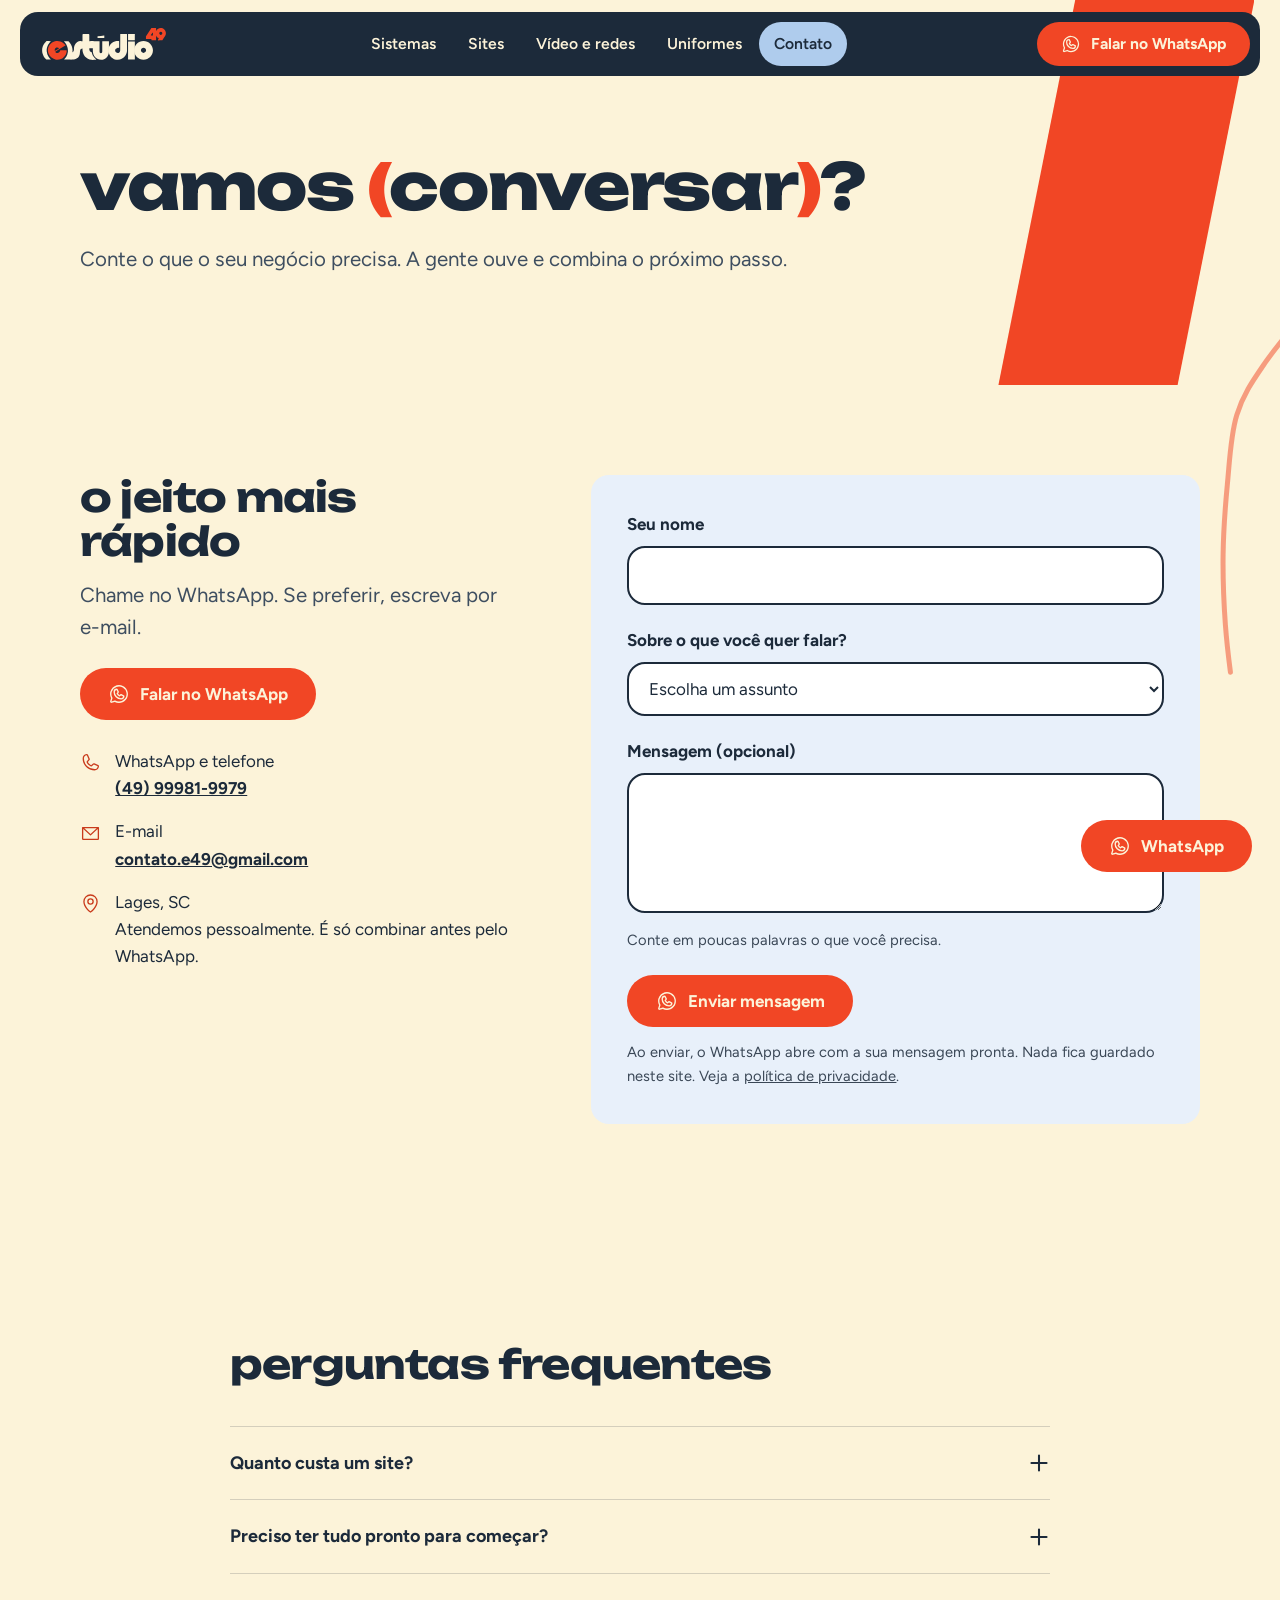
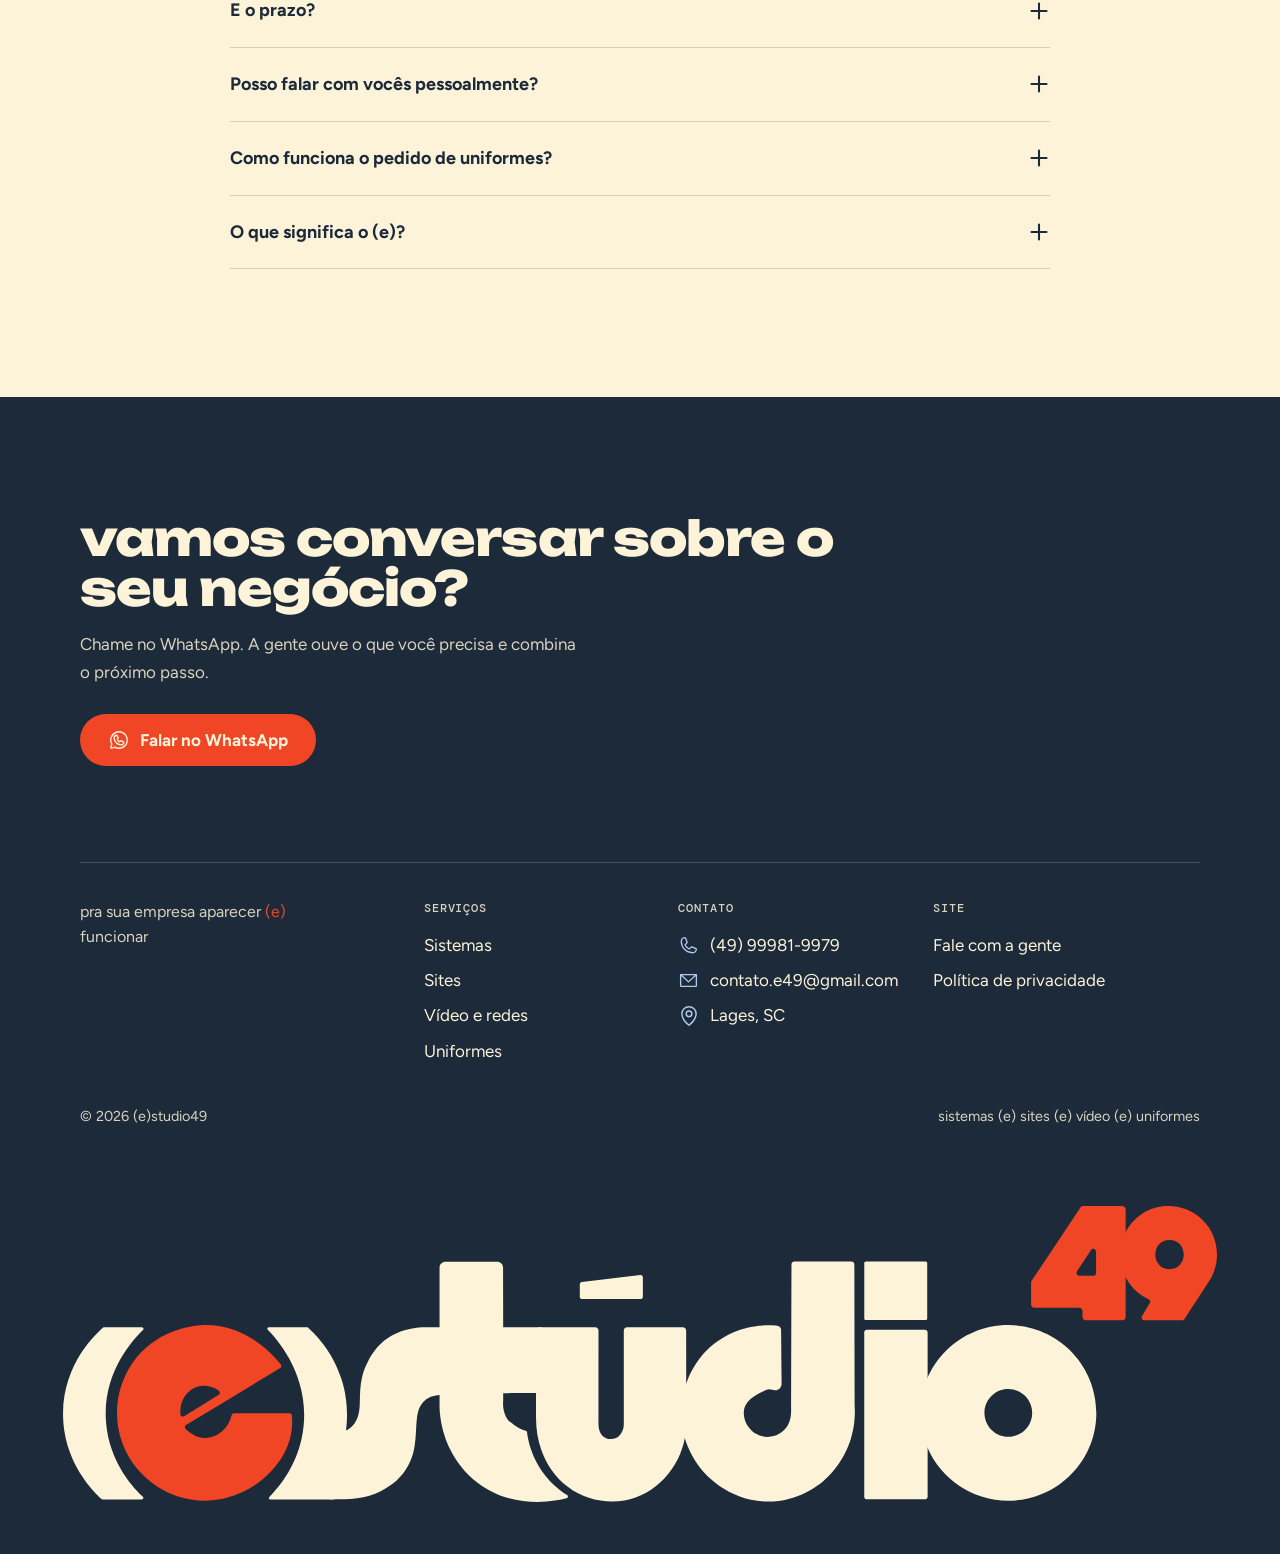
==== commit e28152f5: "Atualiza o site de teste (2026-10-26 15:40)" ====
--- a/contato/index.html
+++ b/contato/index.html
@@ -125,7 +125,7 @@
       </details>
       <details>
         <summary>O que significa o (e)?<span class="ic ic-plus" aria-hidden="true"></span></summary>
-        <div class="ans"><p>É o que liga tudo: sistemas (e) sites (e) vídeo (e) redes (e) uniformes (e) o que o seu negócio precisar.</p></div>
+        <div class="ans"><p>É o que liga tudo: sites (e) sistemas (e) vídeo (e) redes (e) uniformes (e) o que o seu negócio precisar.</p></div>
       </details>
     </div>
   </div>
--- a/css/style.css
+++ b/css/style.css
@@ -30,7 +30,7 @@
 
   --header-h: 76px;
   --maxw: 1200px;
-  --gutter: clamp(20px, 4vw, 40px);
+  --gutter: clamp(16px, 4vw, 40px);
   --ease: cubic-bezier(.16, 1, .3, 1);
   --spring: cubic-bezier(.34, 1.56, .64, 1);
 }
@@ -169,7 +169,11 @@
   .hero .wrap { grid-template-columns: 1fr; }
   .hero h1, .hero-body, .hero .stage { grid-column: 1; grid-row: auto; }
   .hero .stage { margin: 28px 0 9%; }
-  .hero .slash { width: 34%; right: -4%; top: auto; bottom: 0; height: 52%; }
+  .hero .slash { width: 34%; right: -4%; top: 0; bottom: auto; height: 100%; }
+  /* no celular o site abre direto no banner: ícone animado e as soluções (o título fica só para leitores de tela) */
+  .hero h1 { position: absolute; width: 1px; height: 1px; margin: 0; overflow: hidden; clip: rect(0 0 0 0); white-space: nowrap; }
+  .hero-body { display: none; }
+  .hero .orbit { margin: 6px auto 0; }
 }
 
 /* aparelhos: molduras em CSS, telas em JPEG */
@@ -264,10 +268,13 @@
 @supports (animation-timeline: view()) {
   @media (prefers-reduced-motion: no-preference) {
     .hs { height: 230vh; view-timeline: --hs block; }
-    .hs-sticky { position: sticky; top: 0; height: 100dvh; overflow: hidden; container-type: inline-size; display: flex; flex-direction: column; justify-content: center; padding-top: calc(var(--header-h) + 8px); padding-bottom: 12px; }
+    .hs-sticky { position: sticky; top: 0; height: 100dvh; overflow: hidden; container-type: inline-size; display: flex; flex-direction: column; justify-content: center; padding-top: calc(var(--header-h) + 8px); padding-bottom: clamp(36px, 7dvh, 72px); }
     .hs-head { margin-bottom: 0; }
     .hs-track { width: max-content; overflow: visible; scroll-snap-type: none; padding-inline: max(var(--gutter), calc((100cqw - var(--maxw)) / 2 + var(--gutter))); animation: pan linear both; animation-timeline: --hs; animation-range: cover 30.3% cover 69.7%; }
-    .hs-card { min-height: clamp(380px, 56dvh, 520px); }
+    .hs-track { padding-block: 14px; }
+    .hs-card { min-height: clamp(340px, 48dvh, 500px); }
+    @media (max-width: 719px) { .hs-card, .hs-1 { min-height: 0; } .hs-head .lead { display: none; } .hs-card { gap: 14px; } }
+    @media (max-height: 720px) { .hs-head .lead, .hs-card .art { display: none; } .hs-card { min-height: 0; } }
     @keyframes pan { from { transform: translateX(0); } to { transform: translateX(calc(100cqw - 100%)); } }
   }
 }
@@ -297,10 +304,14 @@
 .how .sec-head h2 { color: var(--e49-serra); }
 .how .sec-head .lead { color: var(--e49-serra); font-weight: 700; }
 .flow { position: relative; margin-top: clamp(24px, 4vw, 56px); }
-.flow-line { position: absolute; left: 50%; top: 0; width: 120px; height: 100%; transform: translateX(-50%); color: var(--e49-serra); overflow: visible; z-index: 0; }
-.flow-line path { fill: none; stroke: currentColor; stroke-width: 8; stroke-linecap: round; vector-effect: non-scaling-stroke; }
-.flow ol { position: relative; z-index: 1; display: grid; gap: clamp(48px, 7vw, 104px); }
-.step { display: grid; grid-template-columns: 1fr 1fr; gap: clamp(32px, 8vw, 140px); align-items: center; }
+/* trilha pontilhada que se desenha ao rolar, com um número em cada etapa */
+.flow-line { position: absolute; left: calc(50% - 6px); top: 0; width: 12px; height: 100%; z-index: 0; background: radial-gradient(circle, var(--e49-serra) 3.2px, transparent 3.7px) center top / 12px 18px repeat-y; }
+.flow ol { position: relative; z-index: 1; margin: 0; padding: 0; list-style: none; display: grid; gap: clamp(48px, 7vw, 104px); counter-reset: etapa; }
+.step::after { counter-increment: etapa; content: counter(etapa); position: absolute; left: 50%; top: 50%; translate: -50% -50%; z-index: 2; display: grid; place-items: center; width: 46px; height: 46px; border-radius: 50%; background: var(--e49-nata); color: var(--e49-serra); border: 3px solid var(--e49-serra); font: 500 1.05rem var(--e49-apoio); }
+.js .flow-line { clip-path: inset(0 0 100% 0); }
+.step::after { transition: background-color .4s, color .4s; }
+.step.on::after { background: var(--e49-serra); color: var(--e49-nata); }
+.step { position: relative; display: grid; grid-template-columns: 1fr 1fr; gap: clamp(32px, 8vw, 140px); align-items: center; }
 .step:nth-child(even) .step-card { order: 2; }
 .step-card { background: var(--e49-serra); color: var(--e49-nata); border-radius: var(--e49-raio); padding: clamp(28px, 3.2vw, 48px); rotate: var(--rot, 0deg); }
 .step-card h3 { margin-bottom: 12px; font-size: clamp(1.3rem, 2.4vw, 1.9rem); line-height: 1.1; font-weight: 700; }
@@ -310,15 +321,16 @@
 .step-sticker img { width: 52%; height: auto; border-radius: 18%; }
 @supports (animation-timeline: view()) {
   @media (prefers-reduced-motion: no-preference) {
-    .flow-line path { stroke-dasharray: 1; stroke-dashoffset: 1; animation: draw linear both; animation-timeline: view(); animation-range: entry 20% cover 70%; }
-    @keyframes draw { to { stroke-dashoffset: 0; } }
   }
 }
 @media (max-width: 899px) {
-  .flow-line { left: 14px; transform: none; width: 40px; }
-  .step { grid-template-columns: 1fr; gap: 24px; margin-left: 44px; }
+  .flow-line { left: 10px; }
+  .step-card { padding-bottom: 62px; }
+  .step::after { left: -48px; top: 40px; translate: 0 -50%; width: 40px; height: 40px; }
+  .step { grid-template-columns: 1fr; gap: 0; margin-left: 44px; }
   .step:nth-child(even) .step-card { order: 0; }
-  .step-sticker { justify-self: start; width: 110px; }
+  /* o ícone entra um pedaço no quadro da etapa, em vez de ficar solto embaixo */
+  .step-sticker { position: relative; z-index: 2; justify-self: end; width: 104px; margin: -46px 22px 0 0; }
 }
 
 /* preço dos sites */
@@ -501,7 +513,9 @@
 html.intro-cover { overflow: hidden; }
 html.intro-cover *, html.tr-cover * { animation-play-state: paused !important; }
 .fx { position: fixed; inset: 0; z-index: 300; pointer-events: none; }
-.fx-scribble svg { position: absolute; left: -15vw; top: -35vh; width: 130vw; height: 170vh; display: block; overflow: visible; }
+.fx-wipe .wp { position: absolute; top: 0; bottom: 0; left: -25vw; width: 150vw; clip-path: polygon(14% 0, 100% 0, 86% 100%, 0 100%); will-change: transform; }
+.fx-wipe .wp-a { background: var(--e49-brasa); }
+.fx-wipe .wp-b { background: var(--e49-serra); }
 .fx-bg { position: absolute; inset: 0; background: var(--e49-serra); }
 .fx-edge { position: absolute; inset: 0; background: var(--e49-brasa); clip-path: inset(0 0 0 100%); }
 .fx-logo { position: absolute; left: 50%; top: 50%; width: min(76vw, 640px); translate: -50% -50%; }
@@ -512,4 +526,32 @@
 .t-line { fill: none; stroke: var(--e49-brasa); stroke-width: 5; stroke-linecap: round; stroke-linejoin: round; opacity: .5; }
 
 main > section, .footer { position: relative; z-index: 1; }
-@media (prefers-reduced-motion: reduce) { .trail { display: none; } }+@media (prefers-reduced-motion: reduce) { .trail { display: none; } }
+/* celular: menos espaço entre as sessões (fica no fim para valer sobre as regras de cada bloco) */
+@media (max-width: 719px) {
+  .sec { padding-block: 44px; }
+  .sec-tight { padding-block: 34px; }
+  .sec-head { margin-bottom: 24px; }
+  .statement { padding-block: 40px 28px; }
+  .footer { padding-top: 48px; }
+  .foot-grid { margin-top: 40px; }
+  .foot-logo { margin-top: 32px; }
+}
+/* movimentos leves */
+.facts .bar { display: block; height: 8px; border-radius: 99px; background: rgba(28, 42, 58, .12); overflow: hidden; margin-top: 4px; }
+.facts .bar b { display: block; height: 100%; width: calc(var(--v) * 1%); border-radius: 99px; background: var(--e49-brasa-escura); transform-origin: left; }
+.group { transition: translate .5s var(--ease); }
+.group:hover { translate: 0 -5px; }
+@media (prefers-reduced-motion: no-preference) {
+  .facts .bar b { transform: scaleX(0); transition: transform 1.5s var(--ease) .25s; }
+  .facts li.in .bar b { transform: scaleX(1); }
+  .js .plain-list li, .js .benefits li { opacity: 0; translate: -10px 0; transition: opacity .7s var(--ease), translate .7s var(--ease); }
+  .js .plain-list.in li, .js .in .plain-list li, .js .benefits li.in, .js .benefits.in li, .js .in .benefits li { opacity: 1; translate: 0 0; }
+  .js .in .plain-list li:nth-child(2), .js .plain-list.in li:nth-child(2) { transition-delay: .08s; } .js .in .plain-list li:nth-child(3), .js .plain-list.in li:nth-child(3) { transition-delay: .16s; }
+  .js .in .plain-list li:nth-child(4), .js .plain-list.in li:nth-child(4) { transition-delay: .24s; } .js .in .plain-list li:nth-child(5), .js .plain-list.in li:nth-child(5) { transition-delay: .32s; } .js .in .plain-list li:nth-child(6), .js .plain-list.in li:nth-child(6) { transition-delay: .4s; }
+  .js .plain-list li .ic-check { transition: scale .5s var(--ease) .3s; scale: 0; }
+  .js .plain-list.in li .ic-check, .js .in .plain-list li .ic-check { scale: 1; }
+  .page-hero .hl { background: linear-gradient(var(--e49-brasa), var(--e49-brasa)) no-repeat 0 96% / 0 .09em; animation: hl-sweep .9s var(--ease) .7s forwards; }
+  @keyframes hl-sweep { to { background-size: 100% .09em; } }
+  .price-big strong { display: inline-block; }
+}
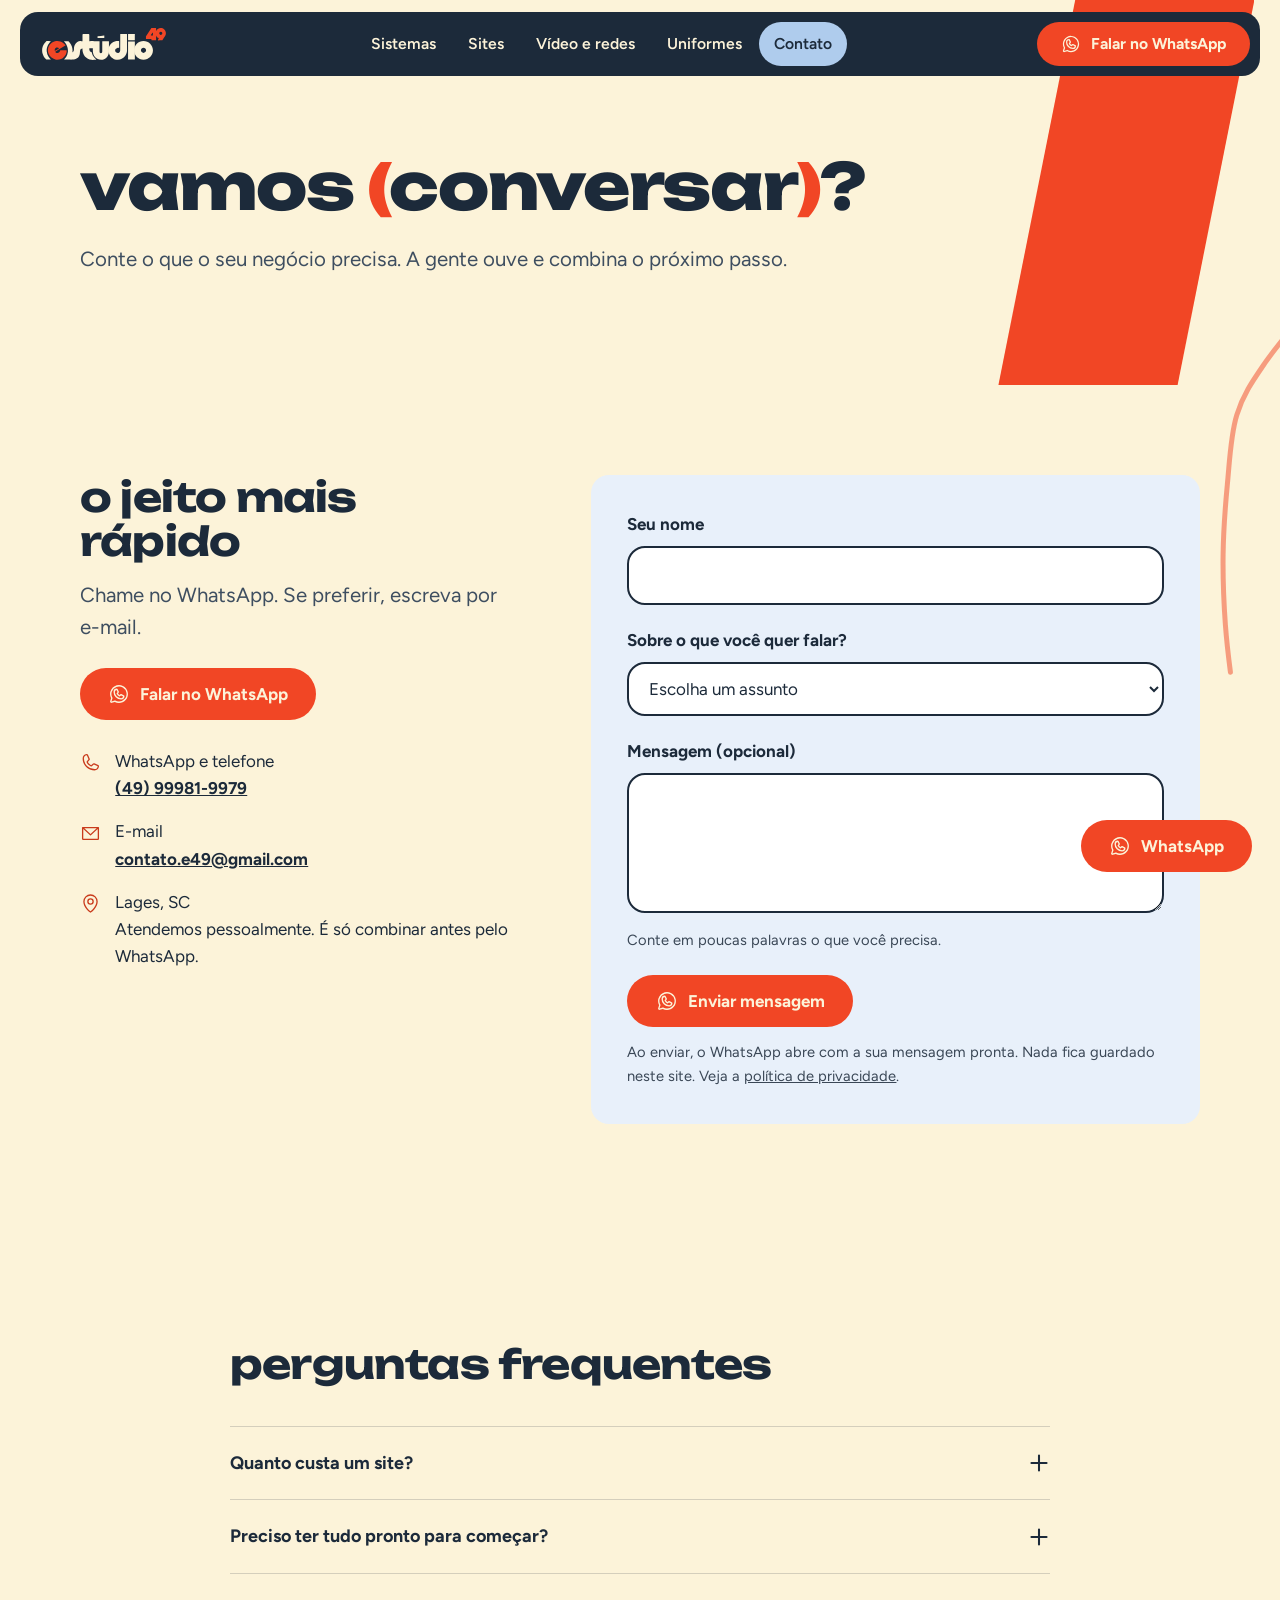
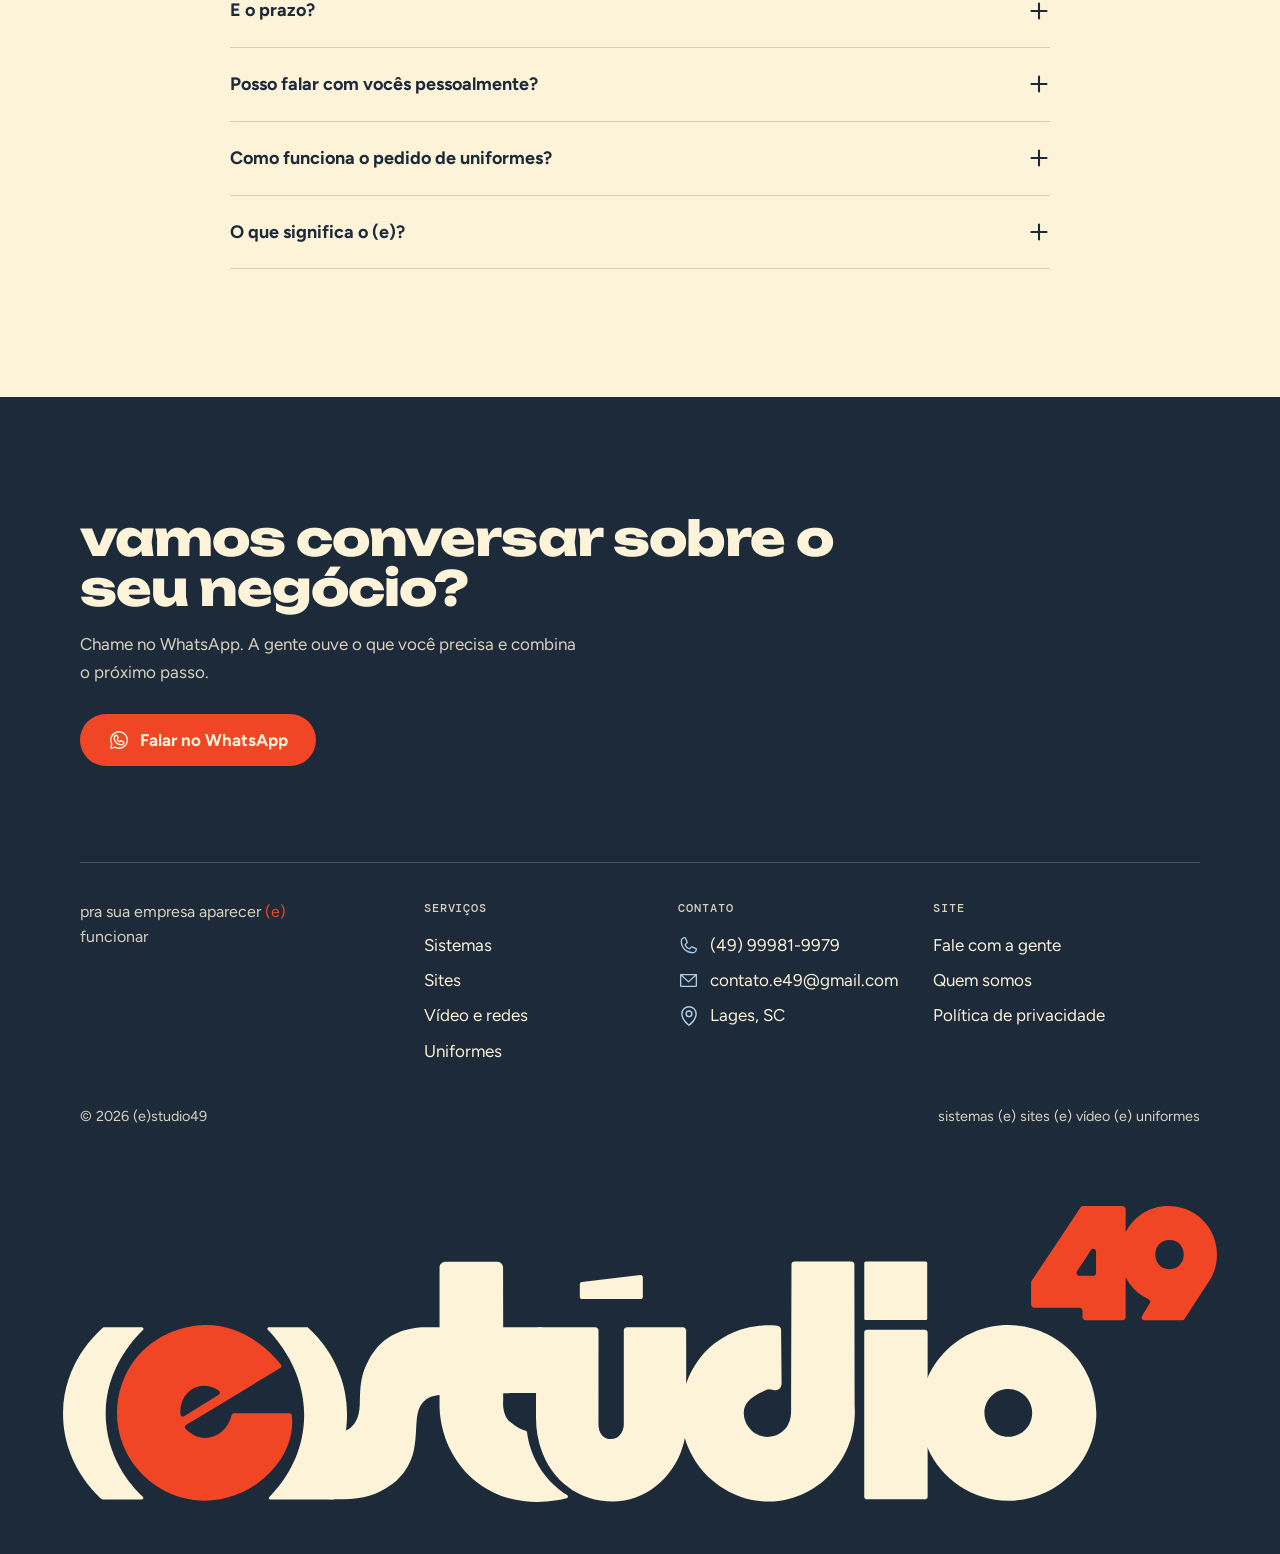
==== commit 9a9d326a: "Atualiza o site de teste (2026-10-26 19:19)" ====
--- a/contato/index.html
+++ b/contato/index.html
@@ -163,6 +163,7 @@
         <h3>site</h3>
         <ul>
           <li><a href="../contato/">Fale com a gente</a></li>
+          <li><a href="../quem-somos/">Quem somos</a></li>
           <li><a href="../privacidade/">Política de privacidade</a></li>
         </ul>
       </div>
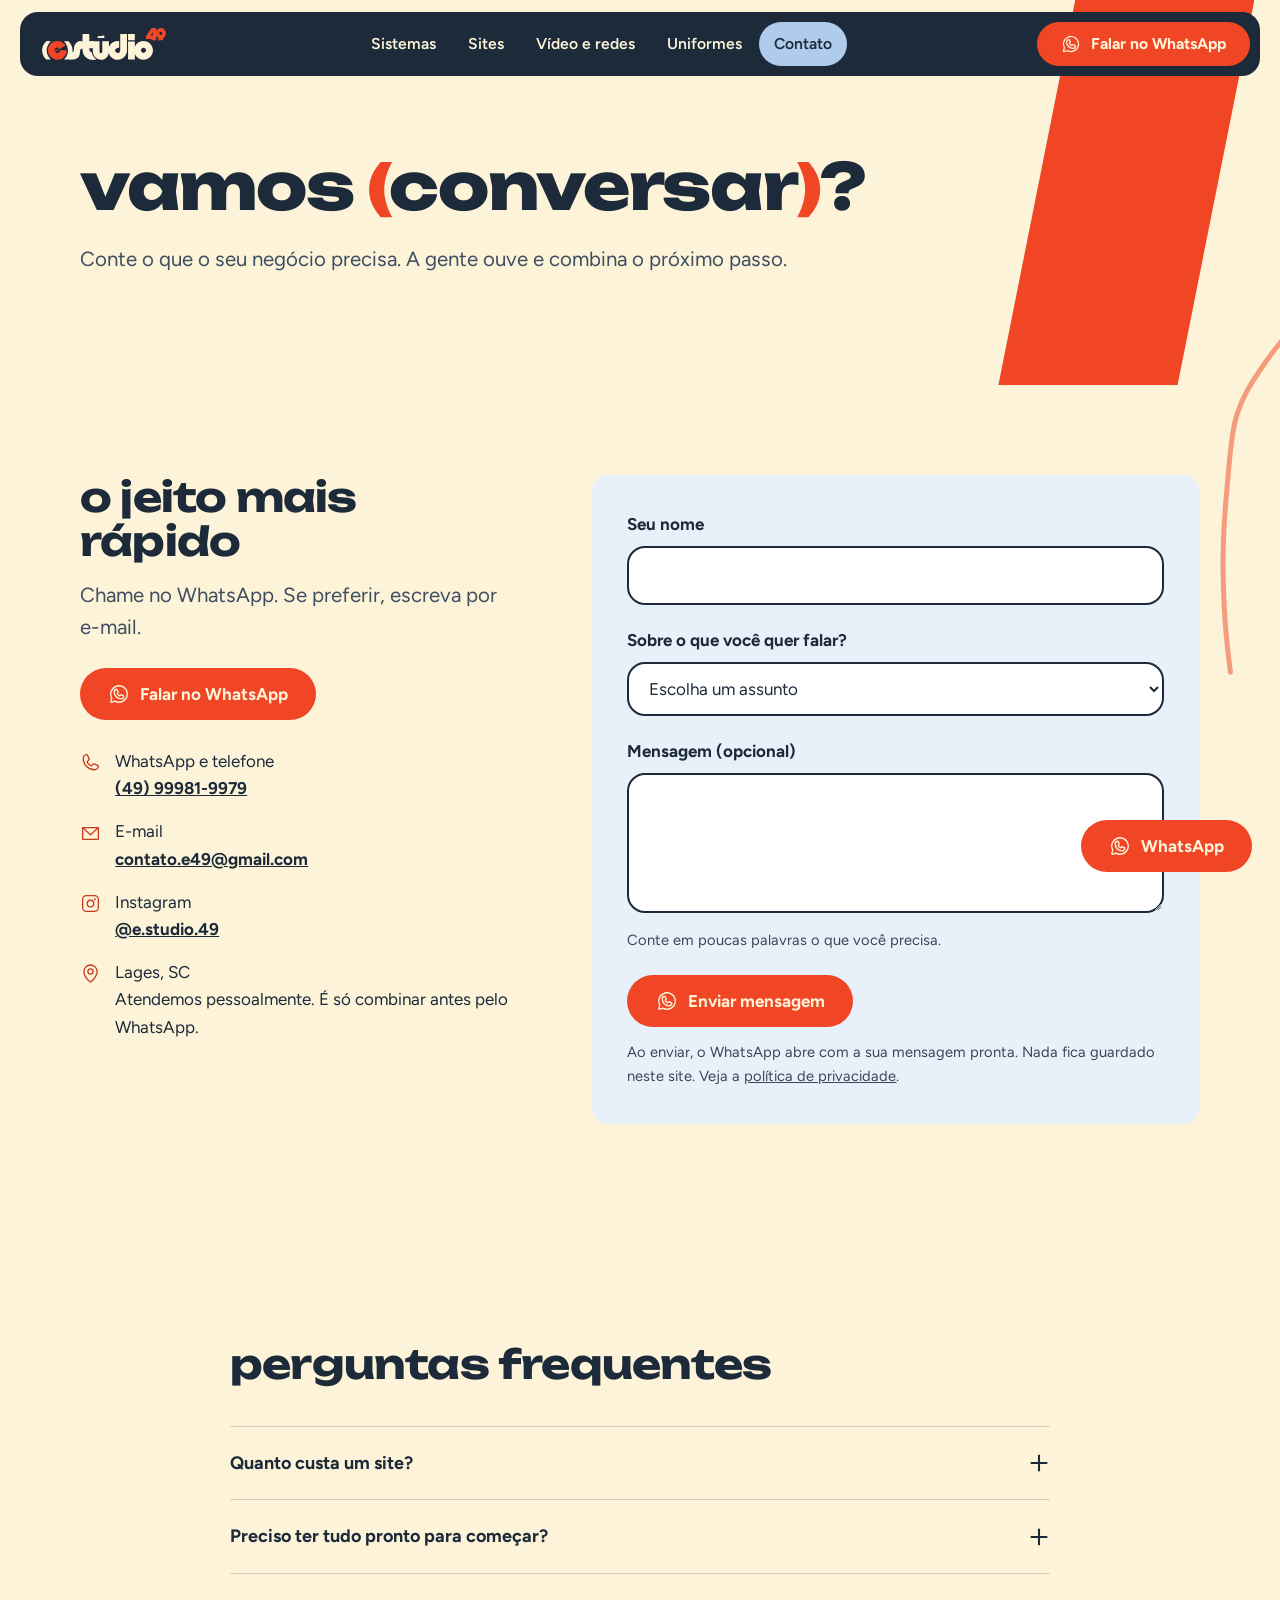
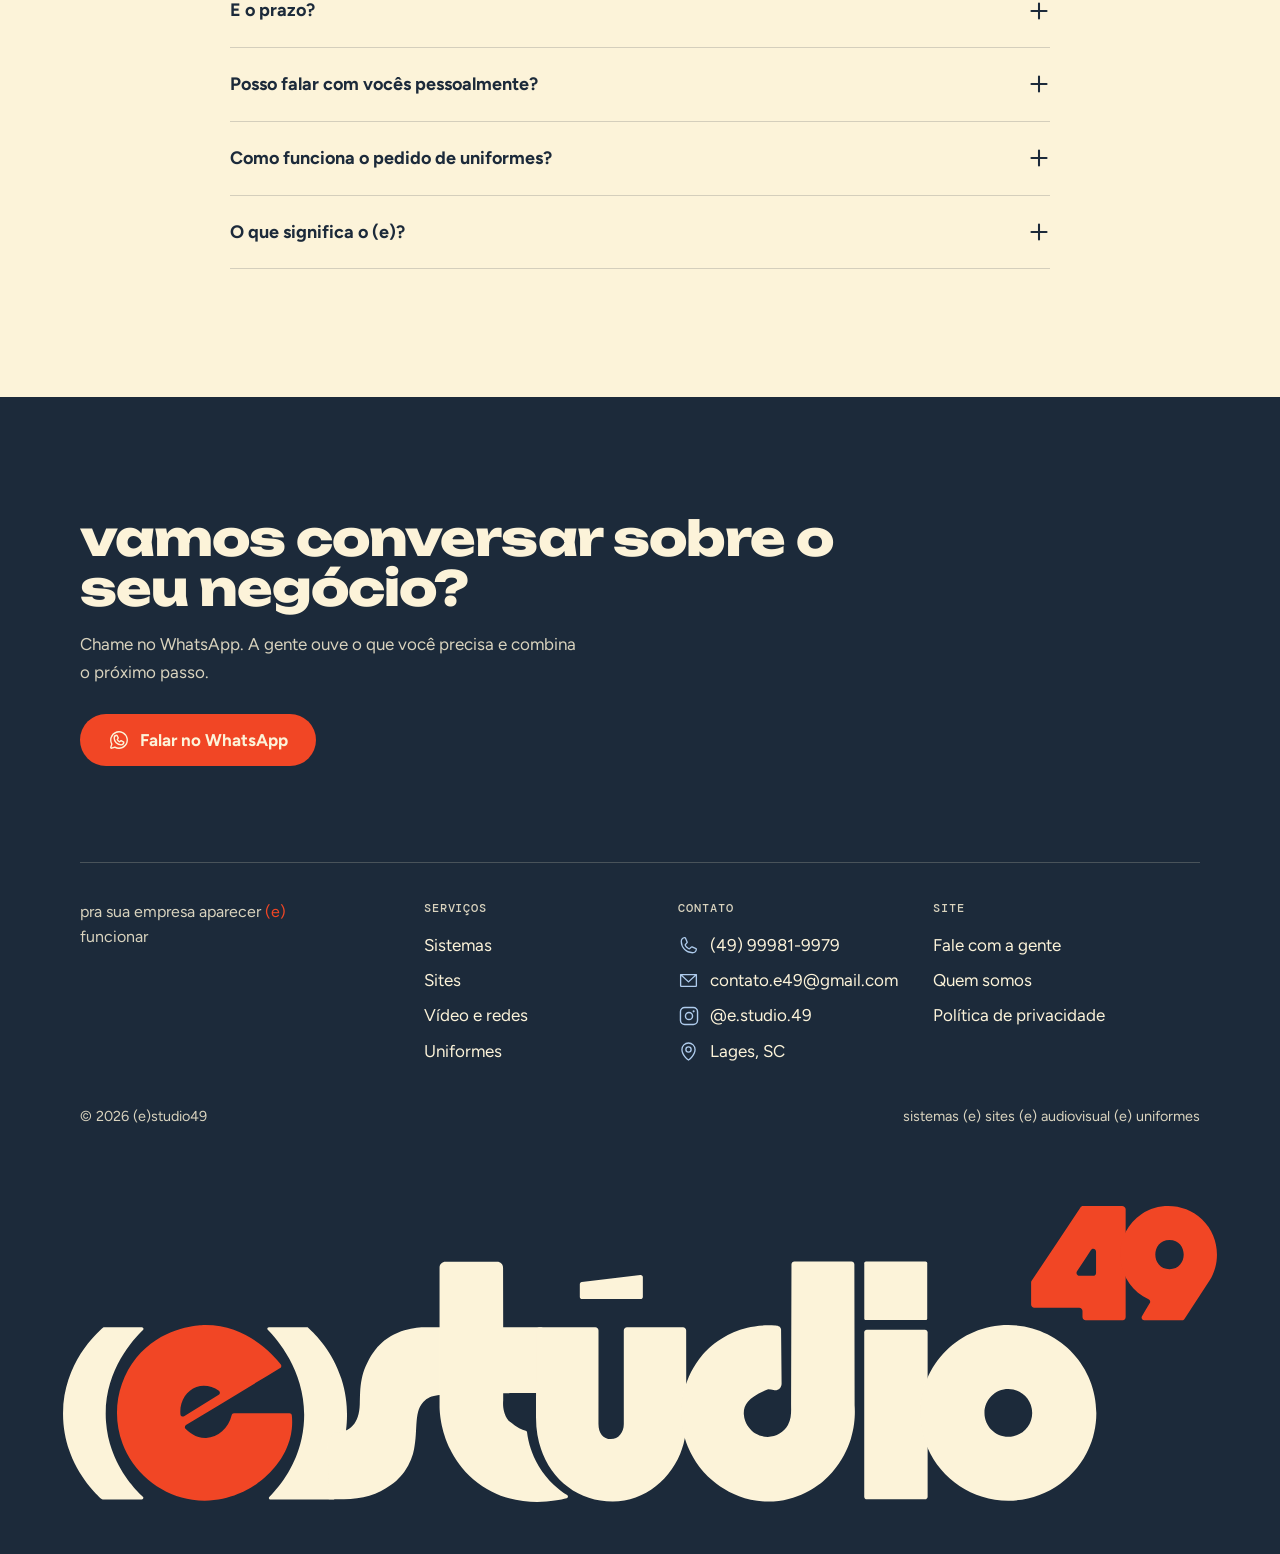
==== commit 4890eb32: "Atualiza o site de teste (2026-10-27 19:33)" ====
--- a/contato/index.html
+++ b/contato/index.html
@@ -65,6 +65,7 @@
       <ul class="ct-list">
         <li><span class="ic ic-phone" aria-hidden="true"></span><span>WhatsApp e telefone<br><a href="https://wa.me/5549999819979?text=Oi!%20Vim%20pelo%20site%20da%20(e)studio49%20e%20quero%20conversar%20sobre%20o%20meu%20neg%C3%B3cio." target="_blank" rel="noopener">(49) 99981-9979</a></span></li>
         <li><span class="ic ic-mail" aria-hidden="true"></span><span>E-mail<br><a href="mailto:contato.e49@gmail.com">contato.e49@gmail.com</a></span></li>
+        <li><span class="ic ic-instagram" aria-hidden="true"></span><span>Instagram<br><a href="https://www.instagram.com/e.studio.49/" target="_blank" rel="noopener">@e.studio.49</a></span></li>
         <li><span class="ic ic-pin" aria-hidden="true"></span><span>Lages, SC<br>Atendemos pessoalmente. É só combinar antes pelo WhatsApp.</span></li>
       </ul>
     </div>
@@ -156,6 +157,7 @@
         <ul class="foot-ct">
           <li><span class="ic ic-phone" aria-hidden="true"></span><a href="https://wa.me/5549999819979?text=Oi!%20Vim%20pelo%20site%20da%20(e)studio49%20e%20quero%20conversar%20sobre%20o%20meu%20neg%C3%B3cio." target="_blank" rel="noopener">(49) 99981-9979</a></li>
           <li><span class="ic ic-mail" aria-hidden="true"></span><a href="mailto:contato.e49@gmail.com">contato.e49@gmail.com</a></li>
+          <li><span class="ic ic-instagram" aria-hidden="true"></span><a href="https://www.instagram.com/e.studio.49/" target="_blank" rel="noopener">@e.studio.49</a></li>
           <li><span class="ic ic-pin" aria-hidden="true"></span><span>Lages, SC</span></li>
         </ul>
       </div>
--- a/css/style.css
+++ b/css/style.css
@@ -554,4 +554,6 @@
   .page-hero .hl { background: linear-gradient(var(--e49-brasa), var(--e49-brasa)) no-repeat 0 96% / 0 .09em; animation: hl-sweep .9s var(--ease) .7s forwards; }
   @keyframes hl-sweep { to { background-size: 100% .09em; } }
   .price-big strong { display: inline-block; }
-}+}
+.groups.g3 { grid-template-columns: repeat(3, 1fr); }
+@media (max-width: 899px) { .groups.g3 { grid-template-columns: 1fr; } }
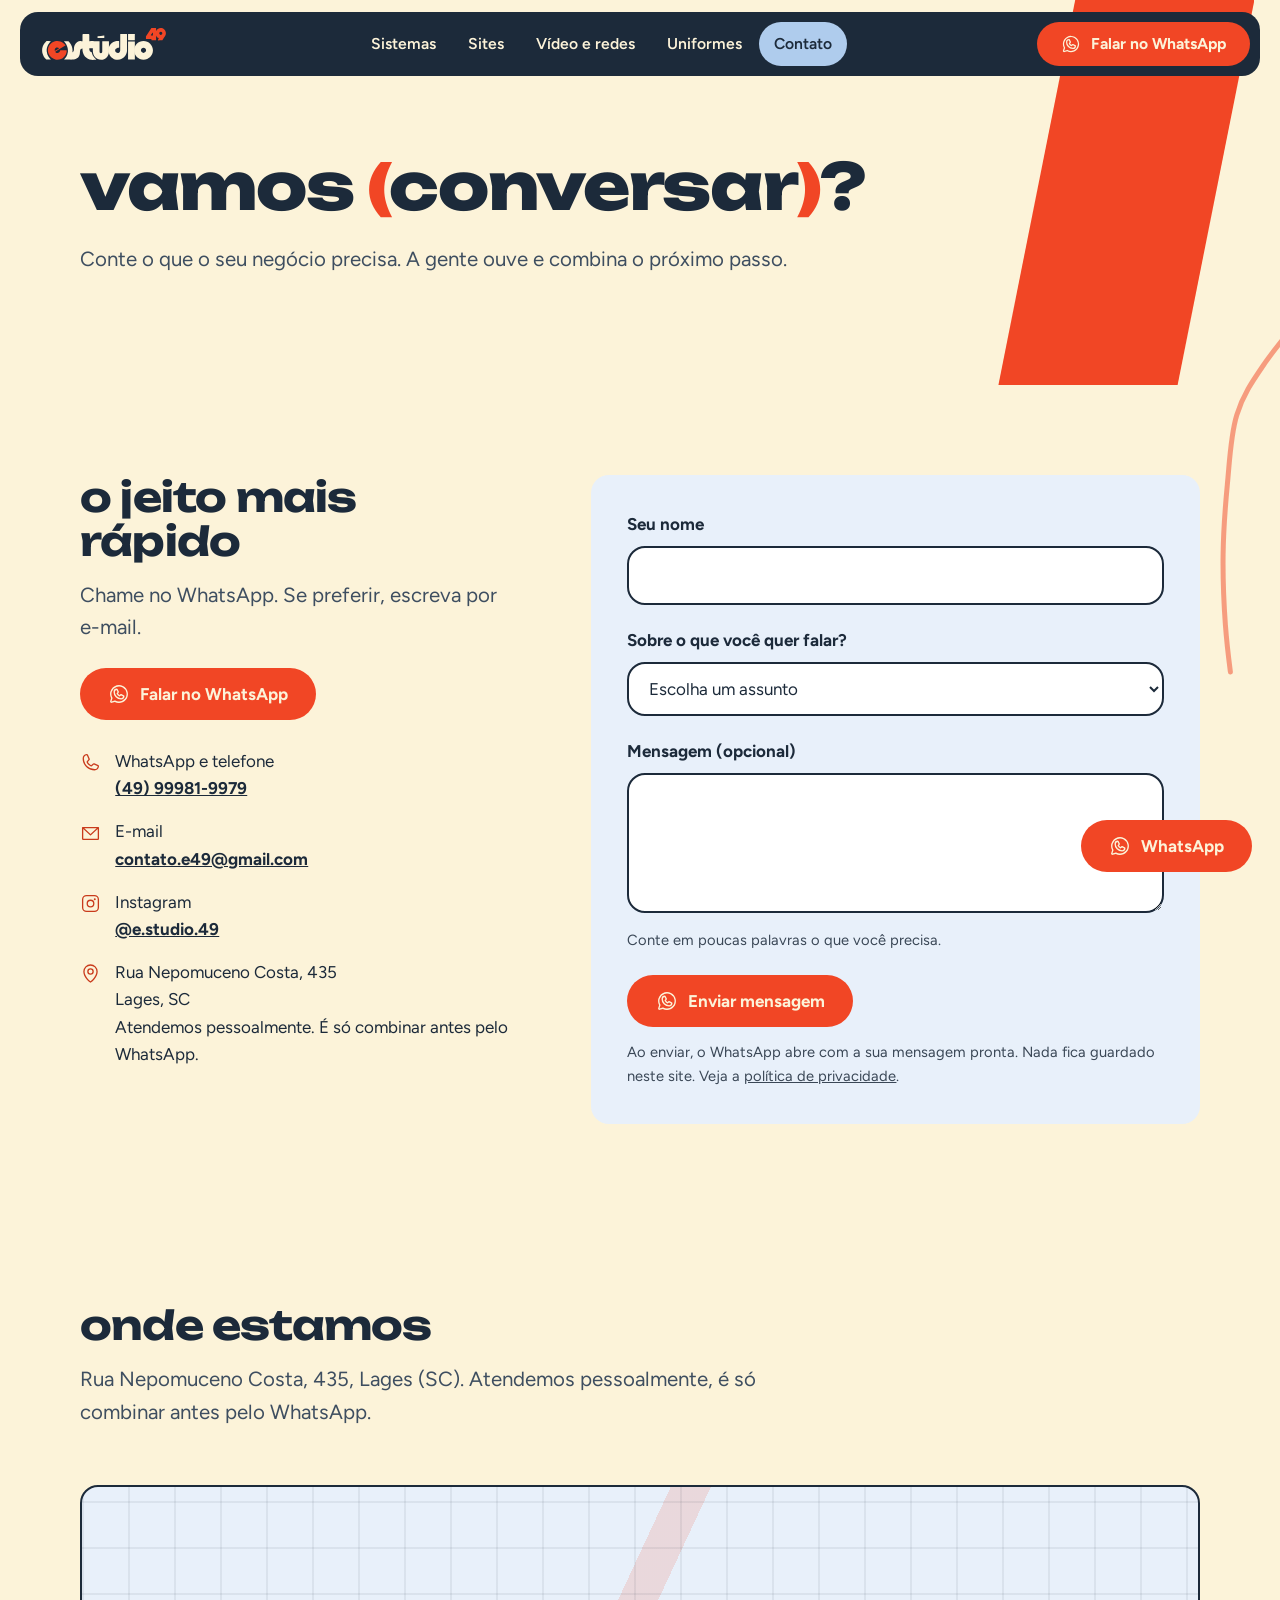
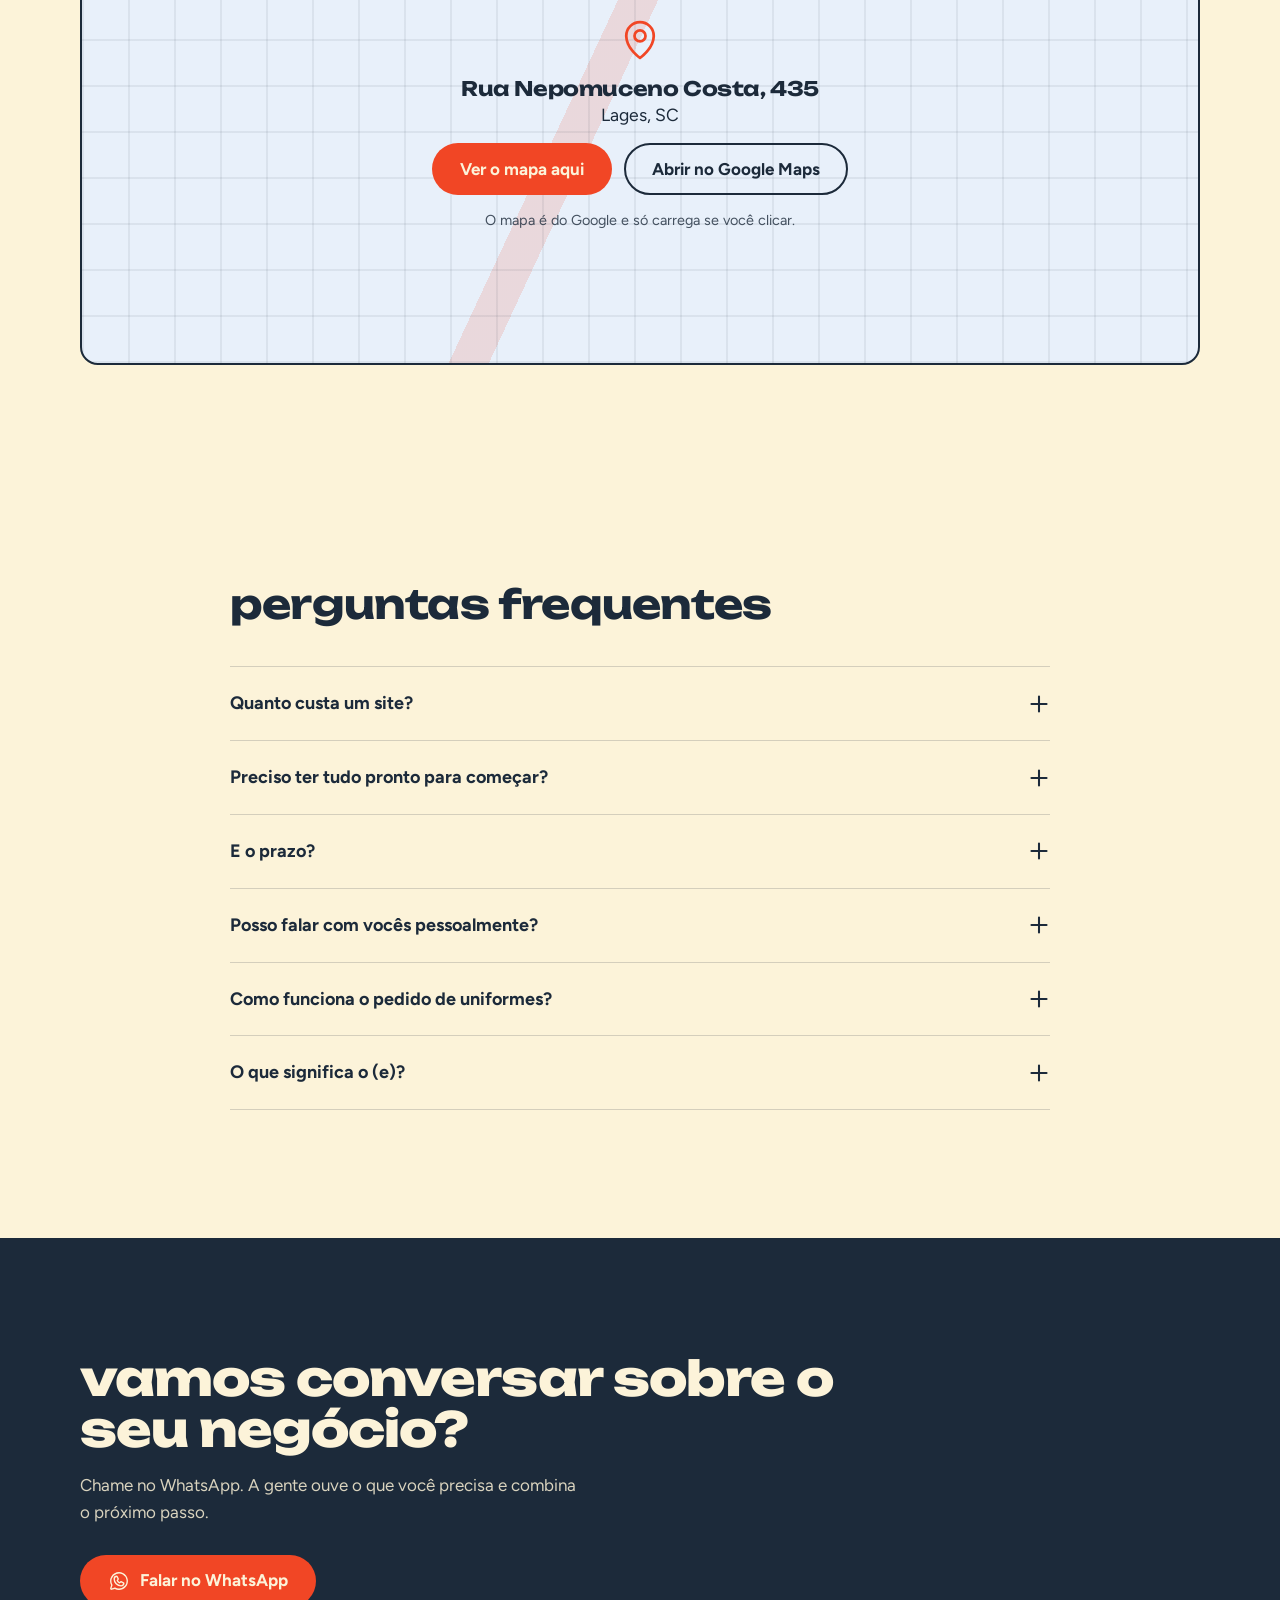
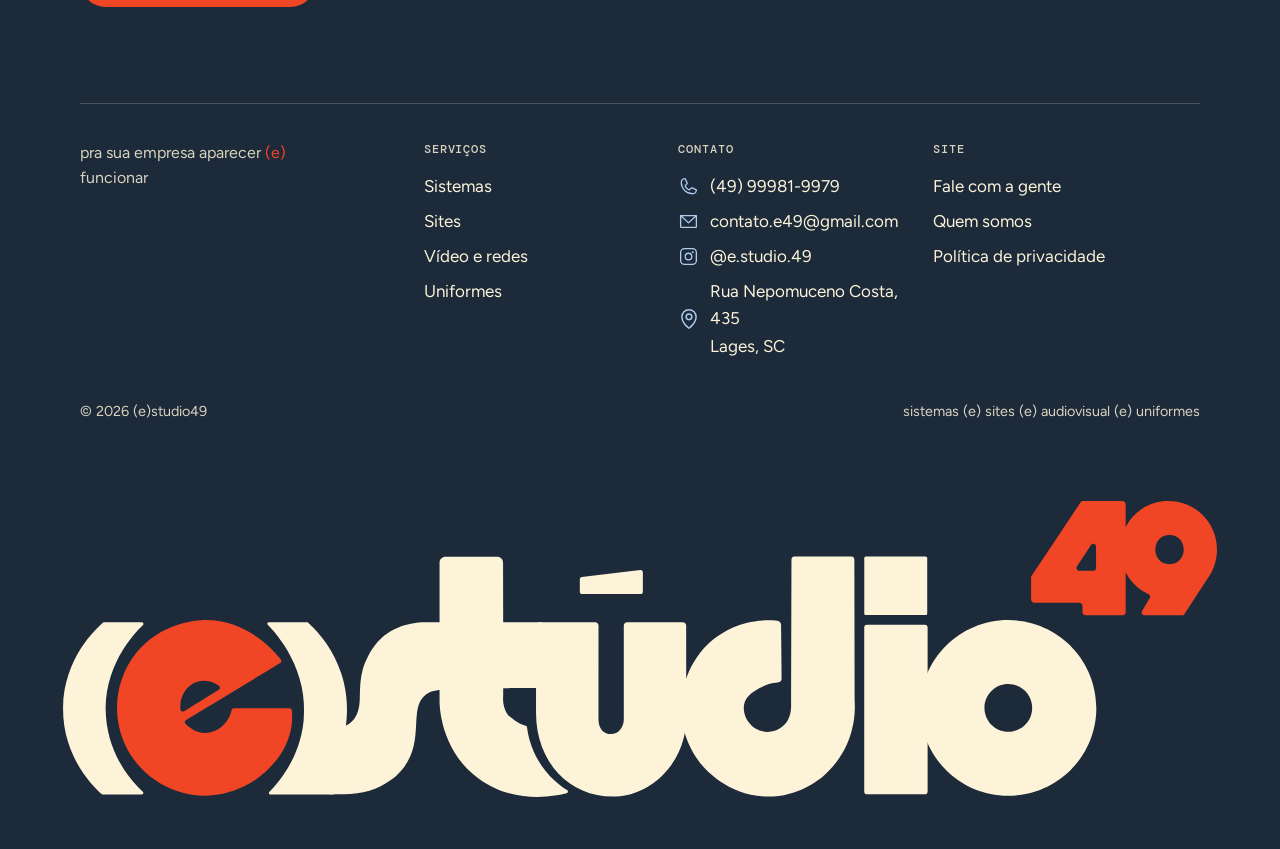
==== commit ffb8ca5d: "Atualiza o site de teste (2026-10-28 14:39)" ====
--- a/contato/index.html
+++ b/contato/index.html
@@ -5,7 +5,7 @@
 <meta name="robots" content="noindex, nofollow">
 <meta name="viewport" content="width=device-width, initial-scale=1">
 <title>Fale com a (e)studio49 | WhatsApp, e-mail e Lages (SC)</title>
-<meta name="description" content="Chame a (e)studio49 no WhatsApp (49) 99981-9979 ou por e-mail. Atendimento também em Lages (SC), combinando antes.">
+<meta name="description" content="Fale com a (e)studio49 pelo WhatsApp (49) 99981-9979 ou visite: Rua Nepomuceno Costa, 435, Lages (SC). Atendimento combinado antes.">
 <link rel="canonical" href="https://estudio49.com.br/contato/">
 <meta name="theme-color" content="#1C2A3A">
 <meta name="color-scheme" content="light">
@@ -13,7 +13,7 @@
 <meta property="og:locale" content="pt_BR">
 <meta property="og:site_name" content="(e)studio49">
 <meta property="og:title" content="Fale com a (e)studio49 | WhatsApp, e-mail e Lages (SC)">
-<meta property="og:description" content="Chame a (e)studio49 no WhatsApp (49) 99981-9979 ou por e-mail. Atendimento também em Lages (SC), combinando antes.">
+<meta property="og:description" content="Fale com a (e)studio49 pelo WhatsApp (49) 99981-9979 ou visite: Rua Nepomuceno Costa, 435, Lages (SC). Atendimento combinado antes.">
 <meta property="og:url" content="https://estudio49.com.br/contato/">
 <meta property="og:image" content="https://estudio49.com.br/assets/og.png">
 <meta property="og:image:width" content="1200">
@@ -66,7 +66,7 @@
         <li><span class="ic ic-phone" aria-hidden="true"></span><span>WhatsApp e telefone<br><a href="https://wa.me/5549999819979?text=Oi!%20Vim%20pelo%20site%20da%20(e)studio49%20e%20quero%20conversar%20sobre%20o%20meu%20neg%C3%B3cio." target="_blank" rel="noopener">(49) 99981-9979</a></span></li>
         <li><span class="ic ic-mail" aria-hidden="true"></span><span>E-mail<br><a href="mailto:contato.e49@gmail.com">contato.e49@gmail.com</a></span></li>
         <li><span class="ic ic-instagram" aria-hidden="true"></span><span>Instagram<br><a href="https://www.instagram.com/e.studio.49/" target="_blank" rel="noopener">@e.studio.49</a></span></li>
-        <li><span class="ic ic-pin" aria-hidden="true"></span><span>Lages, SC<br>Atendemos pessoalmente. É só combinar antes pelo WhatsApp.</span></li>
+        <li><span class="ic ic-pin" aria-hidden="true"></span><span>Rua Nepomuceno Costa, 435<br>Lages, SC<br>Atendemos pessoalmente. É só combinar antes pelo WhatsApp.</span></li>
       </ul>
     </div>
     <form class="form rv" id="contact-form" novalidate>
@@ -100,6 +100,25 @@
   </div>
 </section>
 
+<section class="sec-tight" id="mapa">
+  <div class="wrap">
+    <div class="sec-head rv">
+      <h2 class="h-1">onde estamos</h2>
+      <p class="lead">Rua Nepomuceno Costa, 435, Lages (SC). Atendemos pessoalmente, é só combinar antes pelo WhatsApp.</p>
+    </div>
+    <div class="map rv" id="map" data-src="https://www.google.com/maps?q=Rua+Nepomuceno+Costa,+435,+Lages+-+SC&amp;output=embed">
+      <div class="map-ph">
+        <span class="ic ic-pin map-pin" aria-hidden="true"></span>
+        <p class="map-ad"><b>Rua Nepomuceno Costa, 435</b>Lages, SC</p>
+        <div class="map-btns">
+          <button class="btn btn-main" type="button" data-map-load>Ver o mapa aqui</button>
+          <a class="btn btn-ghost" href="https://www.google.com/maps/search/?api=1&amp;query=Rua+Nepomuceno+Costa+435+Lages+SC" target="_blank" rel="noopener">Abrir no Google Maps</a>
+        </div>
+        <p class="hint">O mapa é do Google e só carrega se você clicar.</p>
+      </div>
+    </div>
+  </div>
+</section>
 <section class="sec">
   <div class="wrap">
     <div class="faq rv">
@@ -158,7 +177,7 @@
           <li><span class="ic ic-phone" aria-hidden="true"></span><a href="https://wa.me/5549999819979?text=Oi!%20Vim%20pelo%20site%20da%20(e)studio49%20e%20quero%20conversar%20sobre%20o%20meu%20neg%C3%B3cio." target="_blank" rel="noopener">(49) 99981-9979</a></li>
           <li><span class="ic ic-mail" aria-hidden="true"></span><a href="mailto:contato.e49@gmail.com">contato.e49@gmail.com</a></li>
           <li><span class="ic ic-instagram" aria-hidden="true"></span><a href="https://www.instagram.com/e.studio.49/" target="_blank" rel="noopener">@e.studio.49</a></li>
-          <li><span class="ic ic-pin" aria-hidden="true"></span><span>Lages, SC</span></li>
+          <li><span class="ic ic-pin" aria-hidden="true"></span><span>Rua Nepomuceno Costa, 435<br>Lages, SC</span></li>
         </ul>
       </div>
       <div>
--- a/css/style.css
+++ b/css/style.css
@@ -557,3 +557,12 @@
 }
 .groups.g3 { grid-template-columns: repeat(3, 1fr); }
 @media (max-width: 899px) { .groups.g3 { grid-template-columns: 1fr; } }
+
+/* mapa da página de contato: só carrega depois do clique */
+.map { position: relative; overflow: hidden; min-height: clamp(320px, 46vw, 480px); border: 2px solid var(--fg); border-radius: var(--e49-raio); background-color: var(--e49-geada-clara); background-image: repeating-linear-gradient(0deg, rgba(28, 42, 58, .07) 0 2px, transparent 2px 46px), repeating-linear-gradient(90deg, rgba(28, 42, 58, .07) 0 2px, transparent 2px 46px), linear-gradient(115deg, transparent 44%, rgba(241, 70, 37, .14) 44% 47%, transparent 47%); display: grid; place-items: center; }
+.map-ph { display: grid; justify-items: center; gap: 14px; padding: 28px 20px; text-align: center; }
+.map-pin { width: 44px; height: 44px; color: var(--e49-brasa); }
+.map-ad { margin: 0; font-size: 1.1rem; } .map-ad b { display: block; font: 700 1.25rem var(--e49-titulo); letter-spacing: -.02em; }
+.map-btns { display: flex; flex-wrap: wrap; gap: 12px; justify-content: center; }
+.map .hint { margin: 0; font-size: .9rem; opacity: .8; }
+.map iframe { position: absolute; inset: 0; width: 100%; height: 100%; border: 0; }
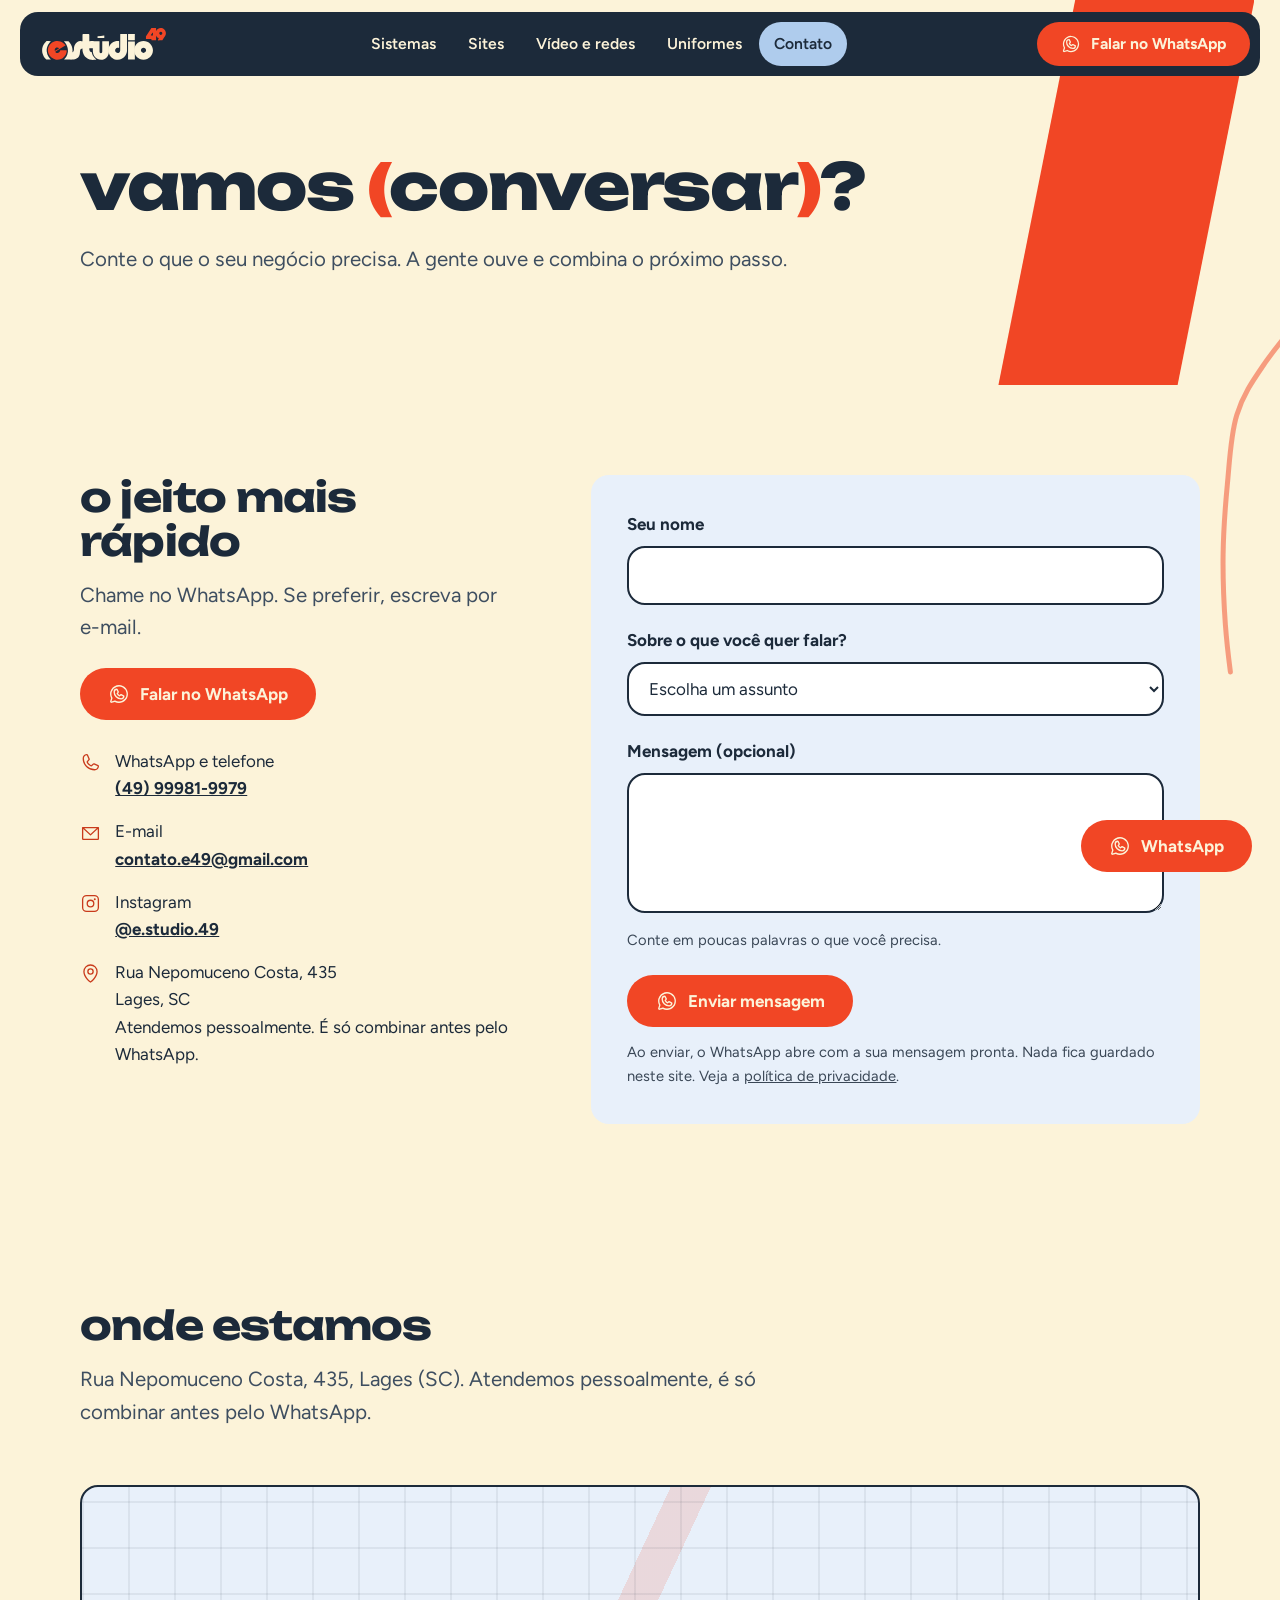
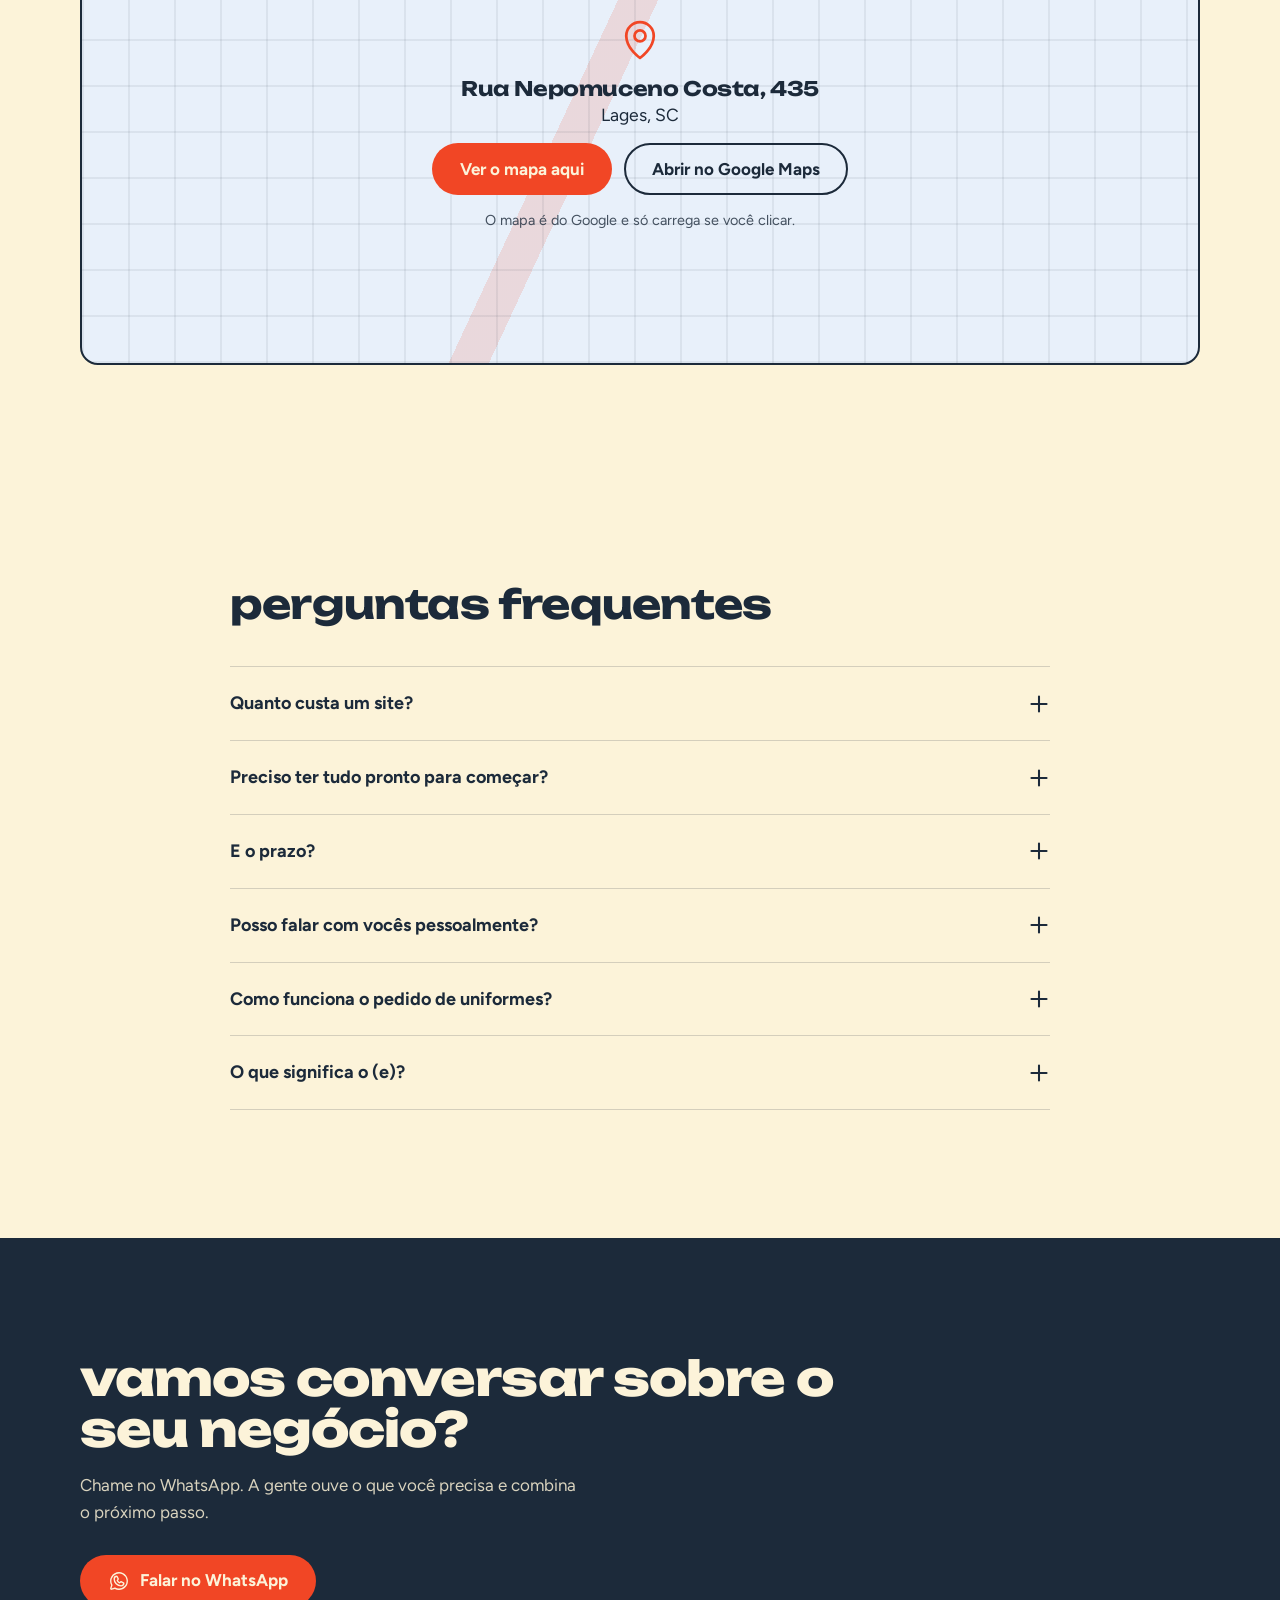
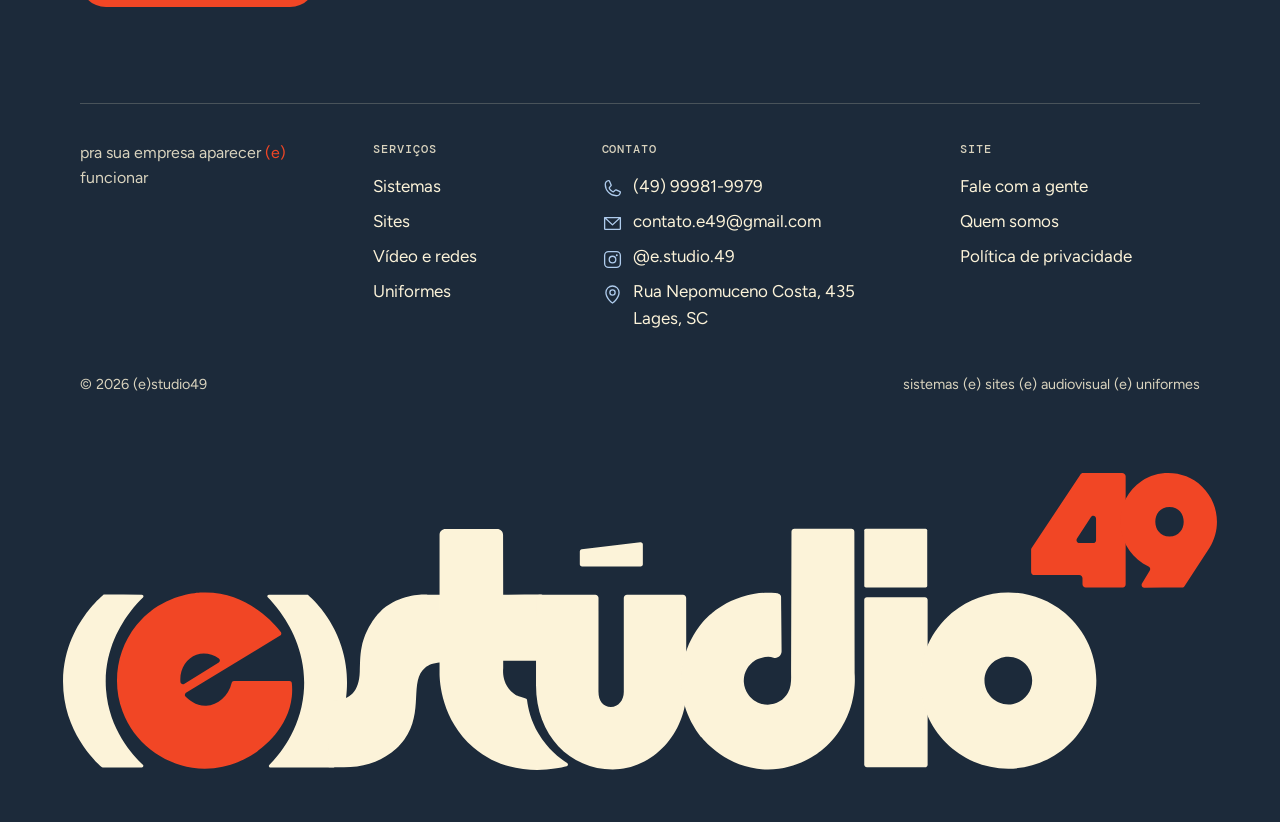
==== commit de3021a8: "Atualiza o site de teste (2026-10-28 14:48)" ====
--- a/contato/index.html
+++ b/contato/index.html
@@ -66,7 +66,7 @@
         <li><span class="ic ic-phone" aria-hidden="true"></span><span>WhatsApp e telefone<br><a href="https://wa.me/5549999819979?text=Oi!%20Vim%20pelo%20site%20da%20(e)studio49%20e%20quero%20conversar%20sobre%20o%20meu%20neg%C3%B3cio." target="_blank" rel="noopener">(49) 99981-9979</a></span></li>
         <li><span class="ic ic-mail" aria-hidden="true"></span><span>E-mail<br><a href="mailto:contato.e49@gmail.com">contato.e49@gmail.com</a></span></li>
         <li><span class="ic ic-instagram" aria-hidden="true"></span><span>Instagram<br><a href="https://www.instagram.com/e.studio.49/" target="_blank" rel="noopener">@e.studio.49</a></span></li>
-        <li><span class="ic ic-pin" aria-hidden="true"></span><span>Rua Nepomuceno Costa, 435<br>Lages, SC<br>Atendemos pessoalmente. É só combinar antes pelo WhatsApp.</span></li>
+        <li><span class="ic ic-pin" aria-hidden="true"></span><span><span class="nw">Rua Nepomuceno Costa, 435</span><br>Lages, SC<br>Atendemos pessoalmente. É só combinar antes pelo WhatsApp.</span></li>
       </ul>
     </div>
     <form class="form rv" id="contact-form" novalidate>
@@ -177,7 +177,7 @@
           <li><span class="ic ic-phone" aria-hidden="true"></span><a href="https://wa.me/5549999819979?text=Oi!%20Vim%20pelo%20site%20da%20(e)studio49%20e%20quero%20conversar%20sobre%20o%20meu%20neg%C3%B3cio." target="_blank" rel="noopener">(49) 99981-9979</a></li>
           <li><span class="ic ic-mail" aria-hidden="true"></span><a href="mailto:contato.e49@gmail.com">contato.e49@gmail.com</a></li>
           <li><span class="ic ic-instagram" aria-hidden="true"></span><a href="https://www.instagram.com/e.studio.49/" target="_blank" rel="noopener">@e.studio.49</a></li>
-          <li><span class="ic ic-pin" aria-hidden="true"></span><span>Rua Nepomuceno Costa, 435<br>Lages, SC</span></li>
+          <li><span class="ic ic-pin" aria-hidden="true"></span><span><span class="nw">Rua Nepomuceno Costa, 435</span><br>Lages, SC</span></li>
         </ul>
       </div>
       <div>
--- a/css/style.css
+++ b/css/style.css
@@ -363,13 +363,14 @@
 .footer { padding-top: clamp(64px, 9vw, 120px); position: relative; overflow: hidden; }
 .foot-cta h2 { font-size: clamp(1.75rem, 4vw, 3rem); line-height: 1.05; font-weight: 800; max-width: 18ch; }
 .foot-cta p { color: var(--on-band-muted); max-width: 46ch; margin: 18px 0 28px; }
-.foot-grid { display: grid; grid-template-columns: 1.4fr 1fr 1fr 1.2fr; gap: 32px; margin-top: clamp(56px, 8vw, 96px); padding-top: 36px; border-top: 1px solid rgba(252, 243, 217, .2); }
+.foot-grid { display: grid; grid-template-columns: 1.2fr .9fr 1.5fr 1.1fr; gap: 32px; margin-top: clamp(56px, 8vw, 96px); padding-top: 36px; border-top: 1px solid rgba(252, 243, 217, .2); }
 .foot-grid h3 { font-family: var(--e49-apoio); font-weight: 500; font-size: .75rem; letter-spacing: .08em; text-transform: uppercase; color: var(--on-band-muted); margin-bottom: 14px; }
 .foot-grid ul { display: grid; gap: 8px; }
 .foot-grid a { text-decoration: none; }
 .foot-grid a:hover { text-decoration: underline; text-underline-offset: 4px; text-decoration-color: var(--e49-brasa); }
 .foot-grid .sig { color: var(--on-band-muted); font-size: 1rem; max-width: 26ch; margin: 0; }
-.foot-ct li { display: flex; align-items: center; gap: 10px; }
+.foot-ct li { display: flex; align-items: flex-start; gap: 10px; }
+.foot-ct .ic { margin-top: .32em; flex: none; }
 .foot-ct .ic { color: var(--e49-geada); }
 .foot-end { display: flex; flex-wrap: wrap; justify-content: space-between; gap: 12px; margin-top: 40px; color: var(--on-band-muted); font-size: .9rem; }
 .foot-logo { padding: 0 var(--gutter) clamp(28px, 4vw, 56px); margin-top: clamp(40px, 6vw, 88px); }
@@ -565,4 +566,5 @@
 .map-ad { margin: 0; font-size: 1.1rem; } .map-ad b { display: block; font: 700 1.25rem var(--e49-titulo); letter-spacing: -.02em; }
 .map-btns { display: flex; flex-wrap: wrap; gap: 12px; justify-content: center; }
 .map .hint { margin: 0; font-size: .9rem; opacity: .8; }
-.map iframe { position: absolute; inset: 0; width: 100%; height: 100%; border: 0; }+.map iframe { position: absolute; inset: 0; width: 100%; height: 100%; border: 0; }
+.nw { white-space: nowrap; }
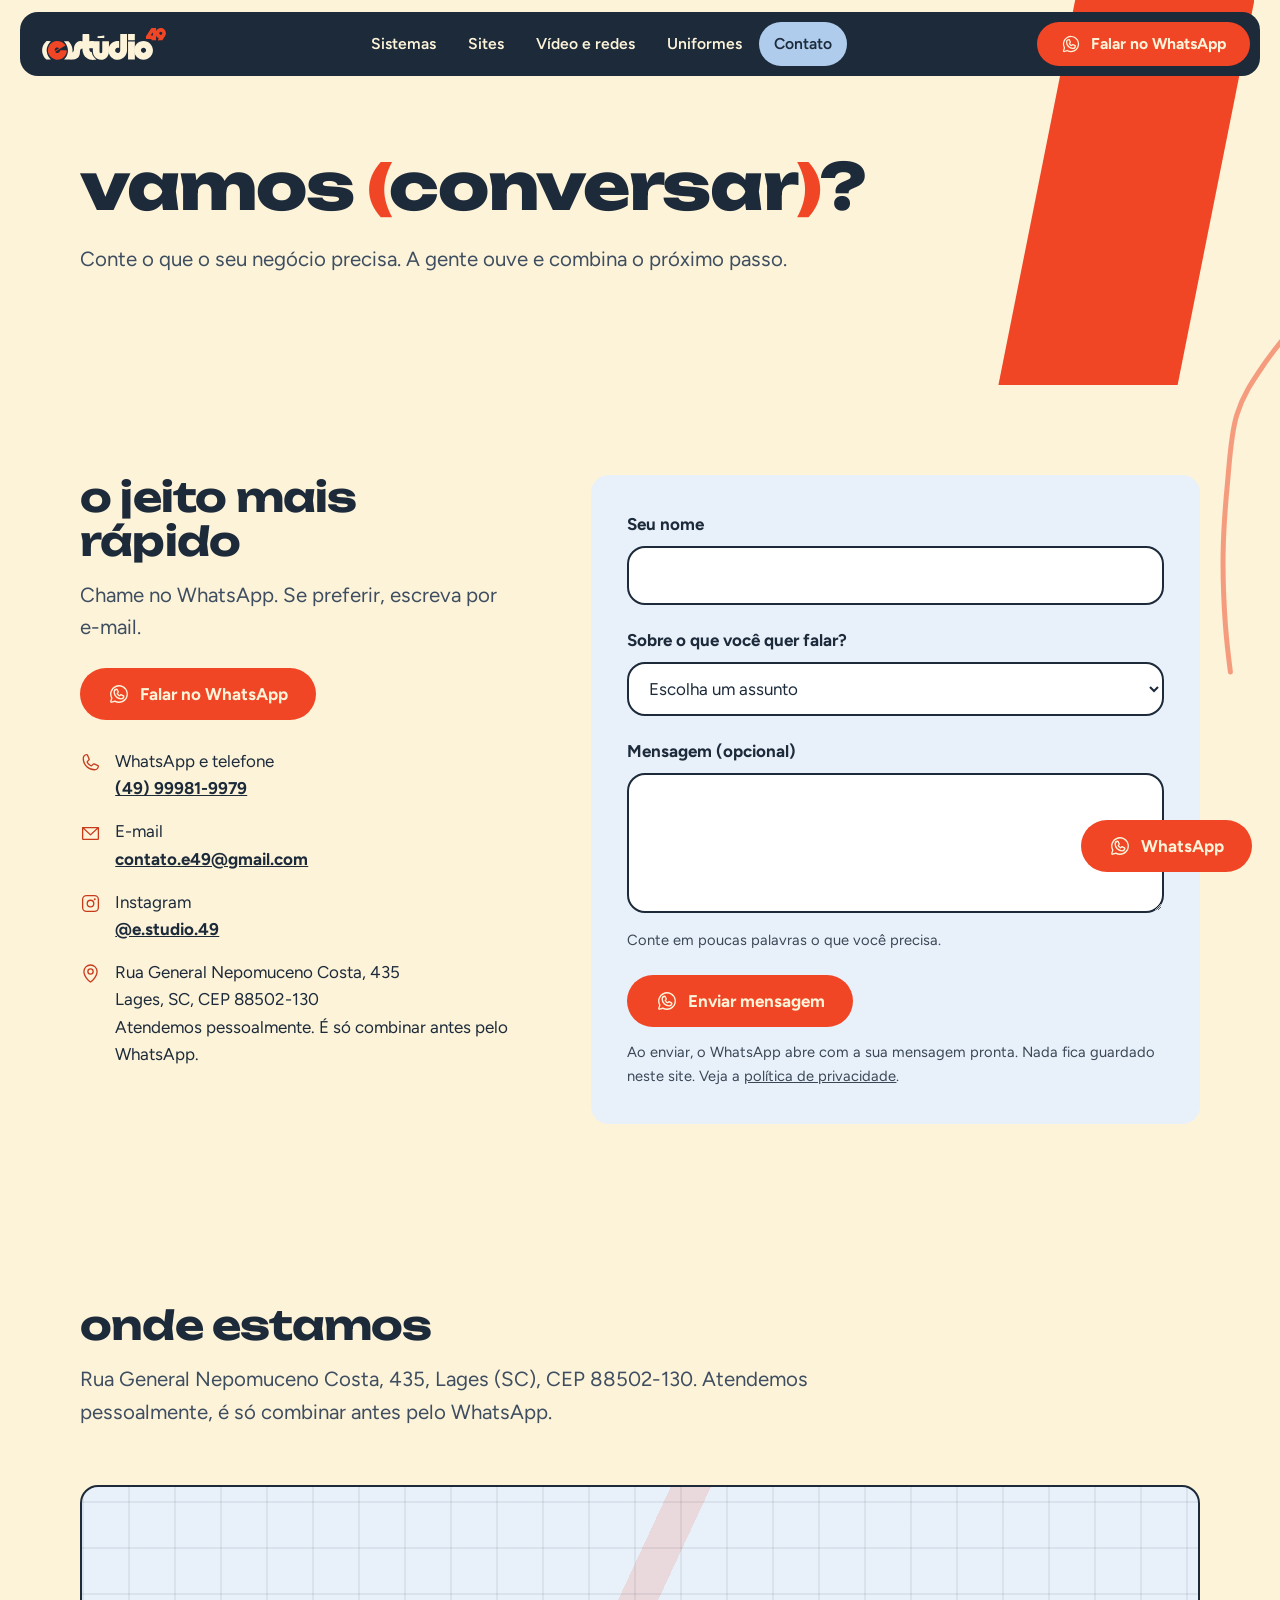
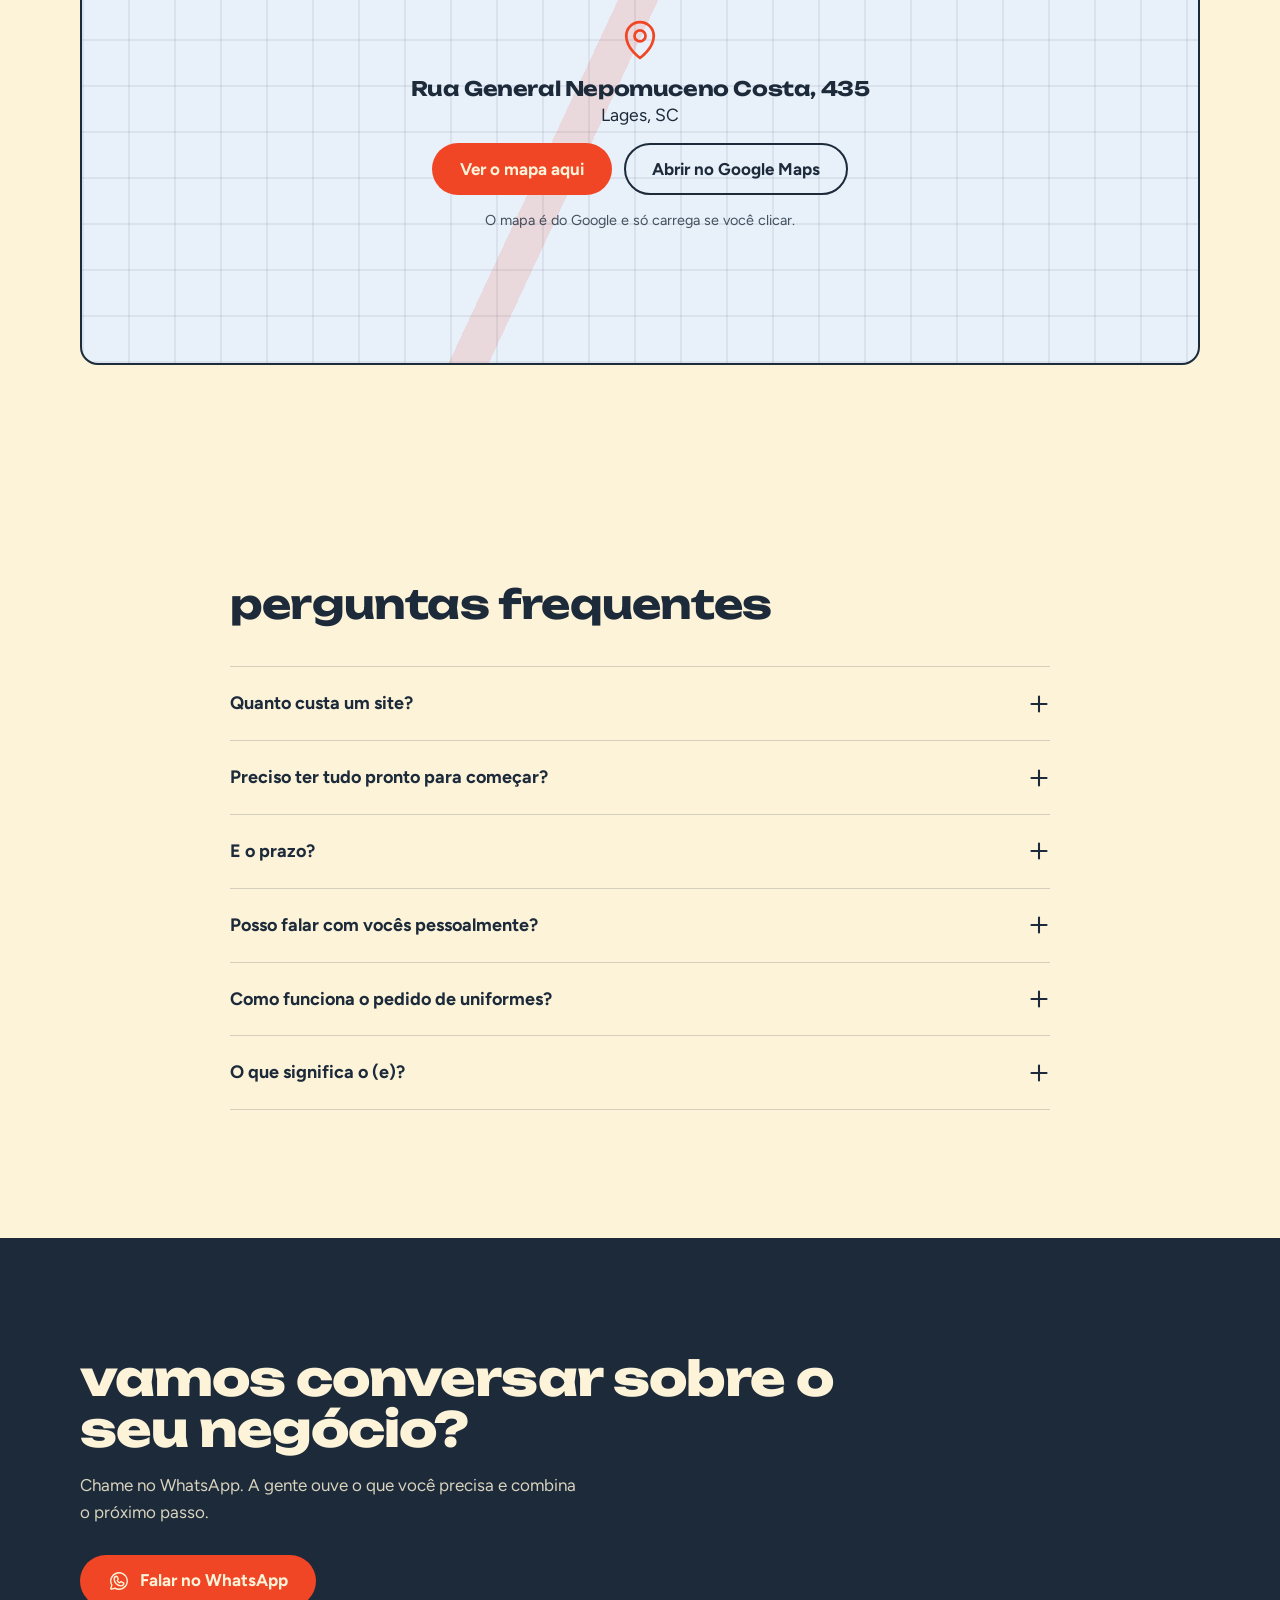
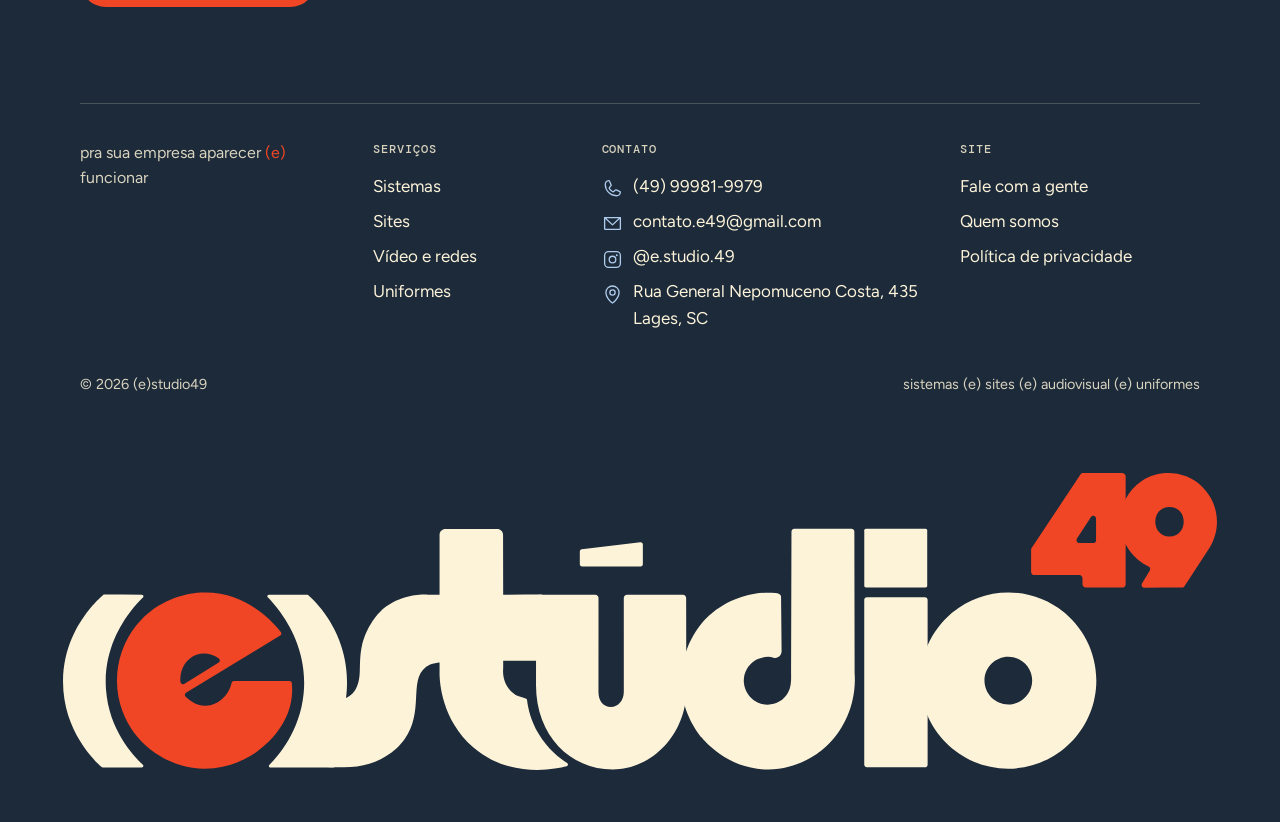
==== commit aecfe500: "Atualiza o site de teste (2026-10-28 18:12)" ====
--- a/contato/index.html
+++ b/contato/index.html
@@ -5,7 +5,7 @@
 <meta name="robots" content="noindex, nofollow">
 <meta name="viewport" content="width=device-width, initial-scale=1">
 <title>Fale com a (e)studio49 | WhatsApp, e-mail e Lages (SC)</title>
-<meta name="description" content="Fale com a (e)studio49 pelo WhatsApp (49) 99981-9979 ou visite: Rua Nepomuceno Costa, 435, Lages (SC). Atendimento combinado antes.">
+<meta name="description" content="Fale com a (e)studio49 pelo WhatsApp (49) 99981-9979 ou visite: Rua General Nepomuceno Costa, 435, Lages (SC). Atendimento combinado antes.">
 <link rel="canonical" href="https://estudio49.com.br/contato/">
 <meta name="theme-color" content="#1C2A3A">
 <meta name="color-scheme" content="light">
@@ -13,7 +13,7 @@
 <meta property="og:locale" content="pt_BR">
 <meta property="og:site_name" content="(e)studio49">
 <meta property="og:title" content="Fale com a (e)studio49 | WhatsApp, e-mail e Lages (SC)">
-<meta property="og:description" content="Fale com a (e)studio49 pelo WhatsApp (49) 99981-9979 ou visite: Rua Nepomuceno Costa, 435, Lages (SC). Atendimento combinado antes.">
+<meta property="og:description" content="Fale com a (e)studio49 pelo WhatsApp (49) 99981-9979 ou visite: Rua General Nepomuceno Costa, 435, Lages (SC). Atendimento combinado antes.">
 <meta property="og:url" content="https://estudio49.com.br/contato/">
 <meta property="og:image" content="https://estudio49.com.br/assets/og.png">
 <meta property="og:image:width" content="1200">
@@ -66,7 +66,7 @@
         <li><span class="ic ic-phone" aria-hidden="true"></span><span>WhatsApp e telefone<br><a href="https://wa.me/5549999819979?text=Oi!%20Vim%20pelo%20site%20da%20(e)studio49%20e%20quero%20conversar%20sobre%20o%20meu%20neg%C3%B3cio." target="_blank" rel="noopener">(49) 99981-9979</a></span></li>
         <li><span class="ic ic-mail" aria-hidden="true"></span><span>E-mail<br><a href="mailto:contato.e49@gmail.com">contato.e49@gmail.com</a></span></li>
         <li><span class="ic ic-instagram" aria-hidden="true"></span><span>Instagram<br><a href="https://www.instagram.com/e.studio.49/" target="_blank" rel="noopener">@e.studio.49</a></span></li>
-        <li><span class="ic ic-pin" aria-hidden="true"></span><span><span class="nw">Rua Nepomuceno Costa, 435</span><br>Lages, SC<br>Atendemos pessoalmente. É só combinar antes pelo WhatsApp.</span></li>
+        <li><span class="ic ic-pin" aria-hidden="true"></span><span><span class="nw">Rua General Nepomuceno Costa, 435</span><br>Lages, SC, CEP 88502-130<br>Atendemos pessoalmente. É só combinar antes pelo WhatsApp.</span></li>
       </ul>
     </div>
     <form class="form rv" id="contact-form" novalidate>
@@ -104,15 +104,15 @@
   <div class="wrap">
     <div class="sec-head rv">
       <h2 class="h-1">onde estamos</h2>
-      <p class="lead">Rua Nepomuceno Costa, 435, Lages (SC). Atendemos pessoalmente, é só combinar antes pelo WhatsApp.</p>
-    </div>
-    <div class="map rv" id="map" data-src="https://www.google.com/maps?q=Rua+Nepomuceno+Costa,+435,+Lages+-+SC&amp;output=embed">
+      <p class="lead">Rua General Nepomuceno Costa, 435, Lages (SC), CEP 88502-130. Atendemos pessoalmente, é só combinar antes pelo WhatsApp.</p>
+    </div>
+    <div class="map rv" id="map" data-src="https://www.google.com/maps?q=Rua+General+Nepomuceno+Costa,+435,+Lages+-+SC&amp;output=embed">
       <div class="map-ph">
         <span class="ic ic-pin map-pin" aria-hidden="true"></span>
-        <p class="map-ad"><b>Rua Nepomuceno Costa, 435</b>Lages, SC</p>
+        <p class="map-ad"><b>Rua General Nepomuceno Costa, 435</b>Lages, SC</p>
         <div class="map-btns">
           <button class="btn btn-main" type="button" data-map-load>Ver o mapa aqui</button>
-          <a class="btn btn-ghost" href="https://www.google.com/maps/search/?api=1&amp;query=Rua+Nepomuceno+Costa+435+Lages+SC" target="_blank" rel="noopener">Abrir no Google Maps</a>
+          <a class="btn btn-ghost" href="https://www.google.com/maps/search/?api=1&amp;query=Rua+General+Nepomuceno+Costa+435+Lages+SC" target="_blank" rel="noopener">Abrir no Google Maps</a>
         </div>
         <p class="hint">O mapa é do Google e só carrega se você clicar.</p>
       </div>
@@ -177,7 +177,7 @@
           <li><span class="ic ic-phone" aria-hidden="true"></span><a href="https://wa.me/5549999819979?text=Oi!%20Vim%20pelo%20site%20da%20(e)studio49%20e%20quero%20conversar%20sobre%20o%20meu%20neg%C3%B3cio." target="_blank" rel="noopener">(49) 99981-9979</a></li>
           <li><span class="ic ic-mail" aria-hidden="true"></span><a href="mailto:contato.e49@gmail.com">contato.e49@gmail.com</a></li>
           <li><span class="ic ic-instagram" aria-hidden="true"></span><a href="https://www.instagram.com/e.studio.49/" target="_blank" rel="noopener">@e.studio.49</a></li>
-          <li><span class="ic ic-pin" aria-hidden="true"></span><span><span class="nw">Rua Nepomuceno Costa, 435</span><br>Lages, SC</span></li>
+          <li><span class="ic ic-pin" aria-hidden="true"></span><span><span class="nw">Rua General Nepomuceno Costa, 435</span><br>Lages, SC</span></li>
         </ul>
       </div>
       <div>
--- a/css/style.css
+++ b/css/style.css
@@ -568,3 +568,4 @@
 .map .hint { margin: 0; font-size: .9rem; opacity: .8; }
 .map iframe { position: absolute; inset: 0; width: 100%; height: 100%; border: 0; }
 .nw { white-space: nowrap; }
+@media (min-width: 900px) and (max-width: 1180px) { .nw { white-space: normal; } }
